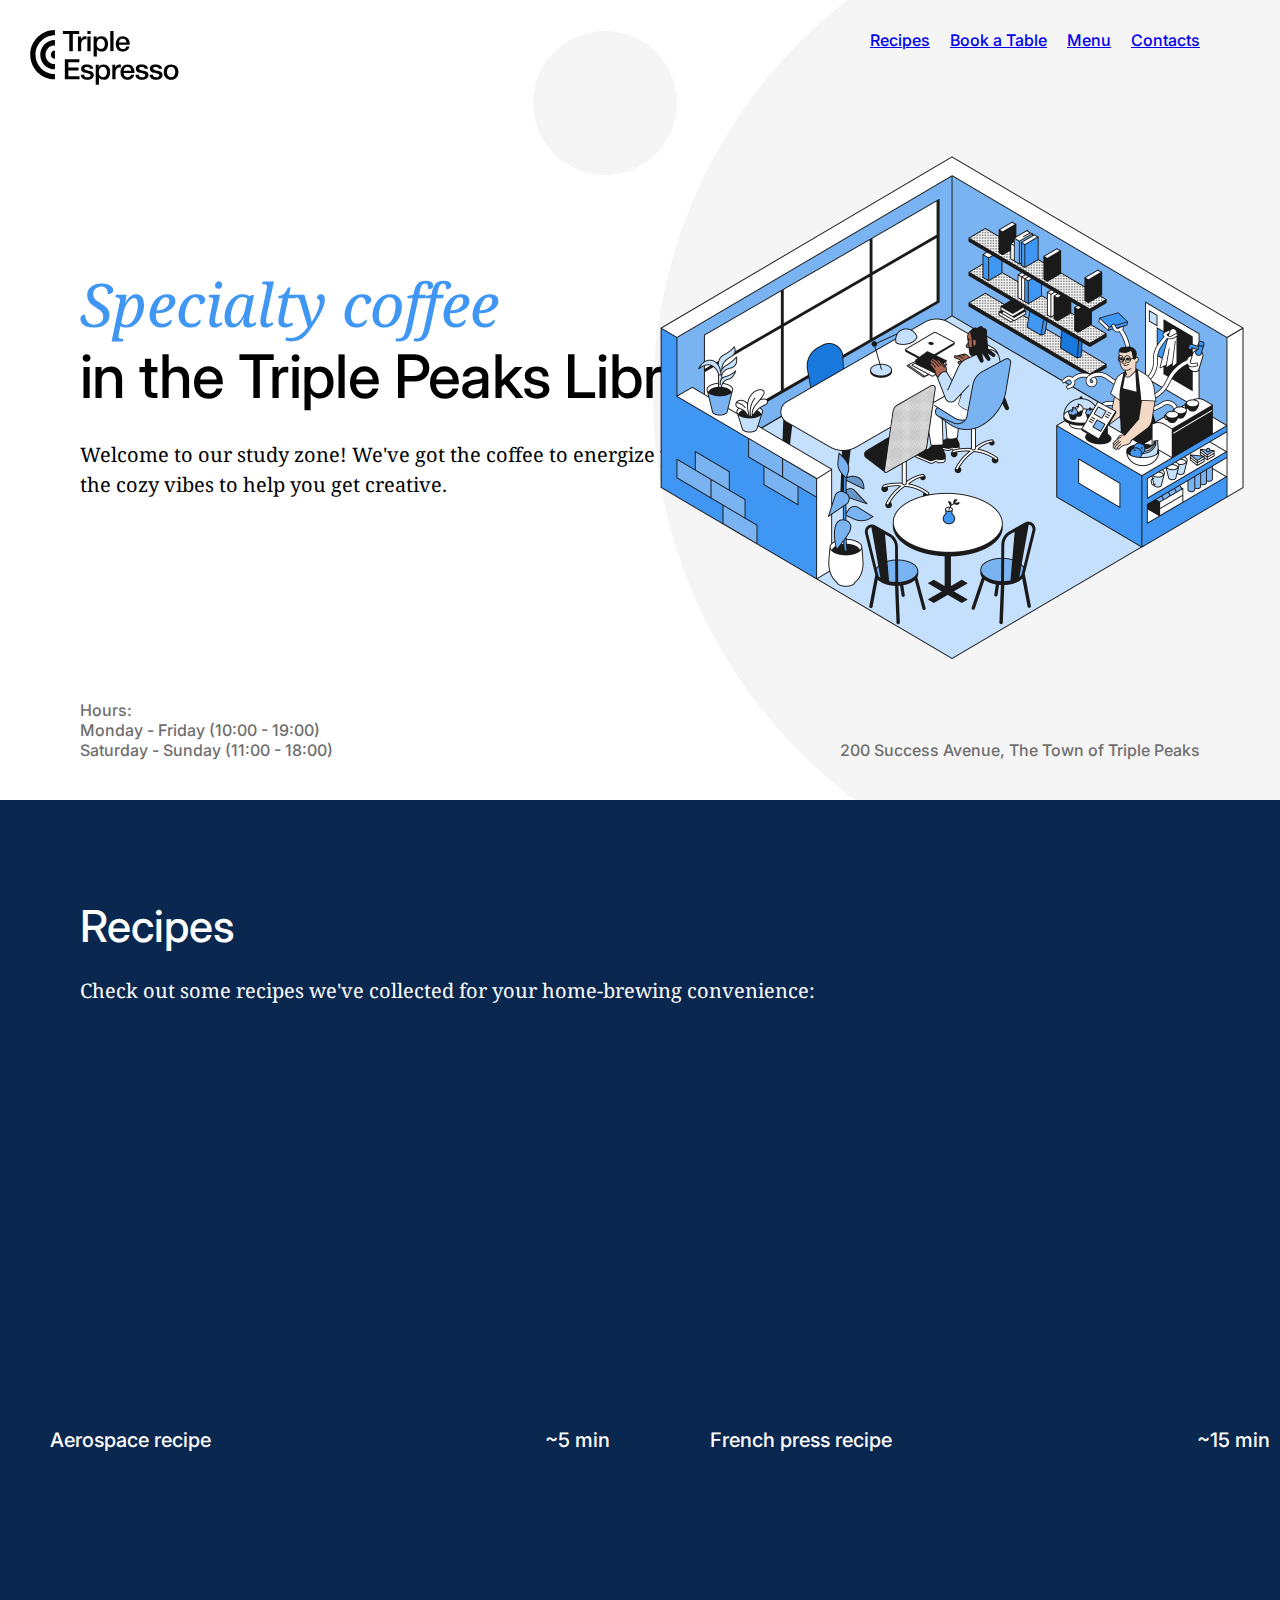
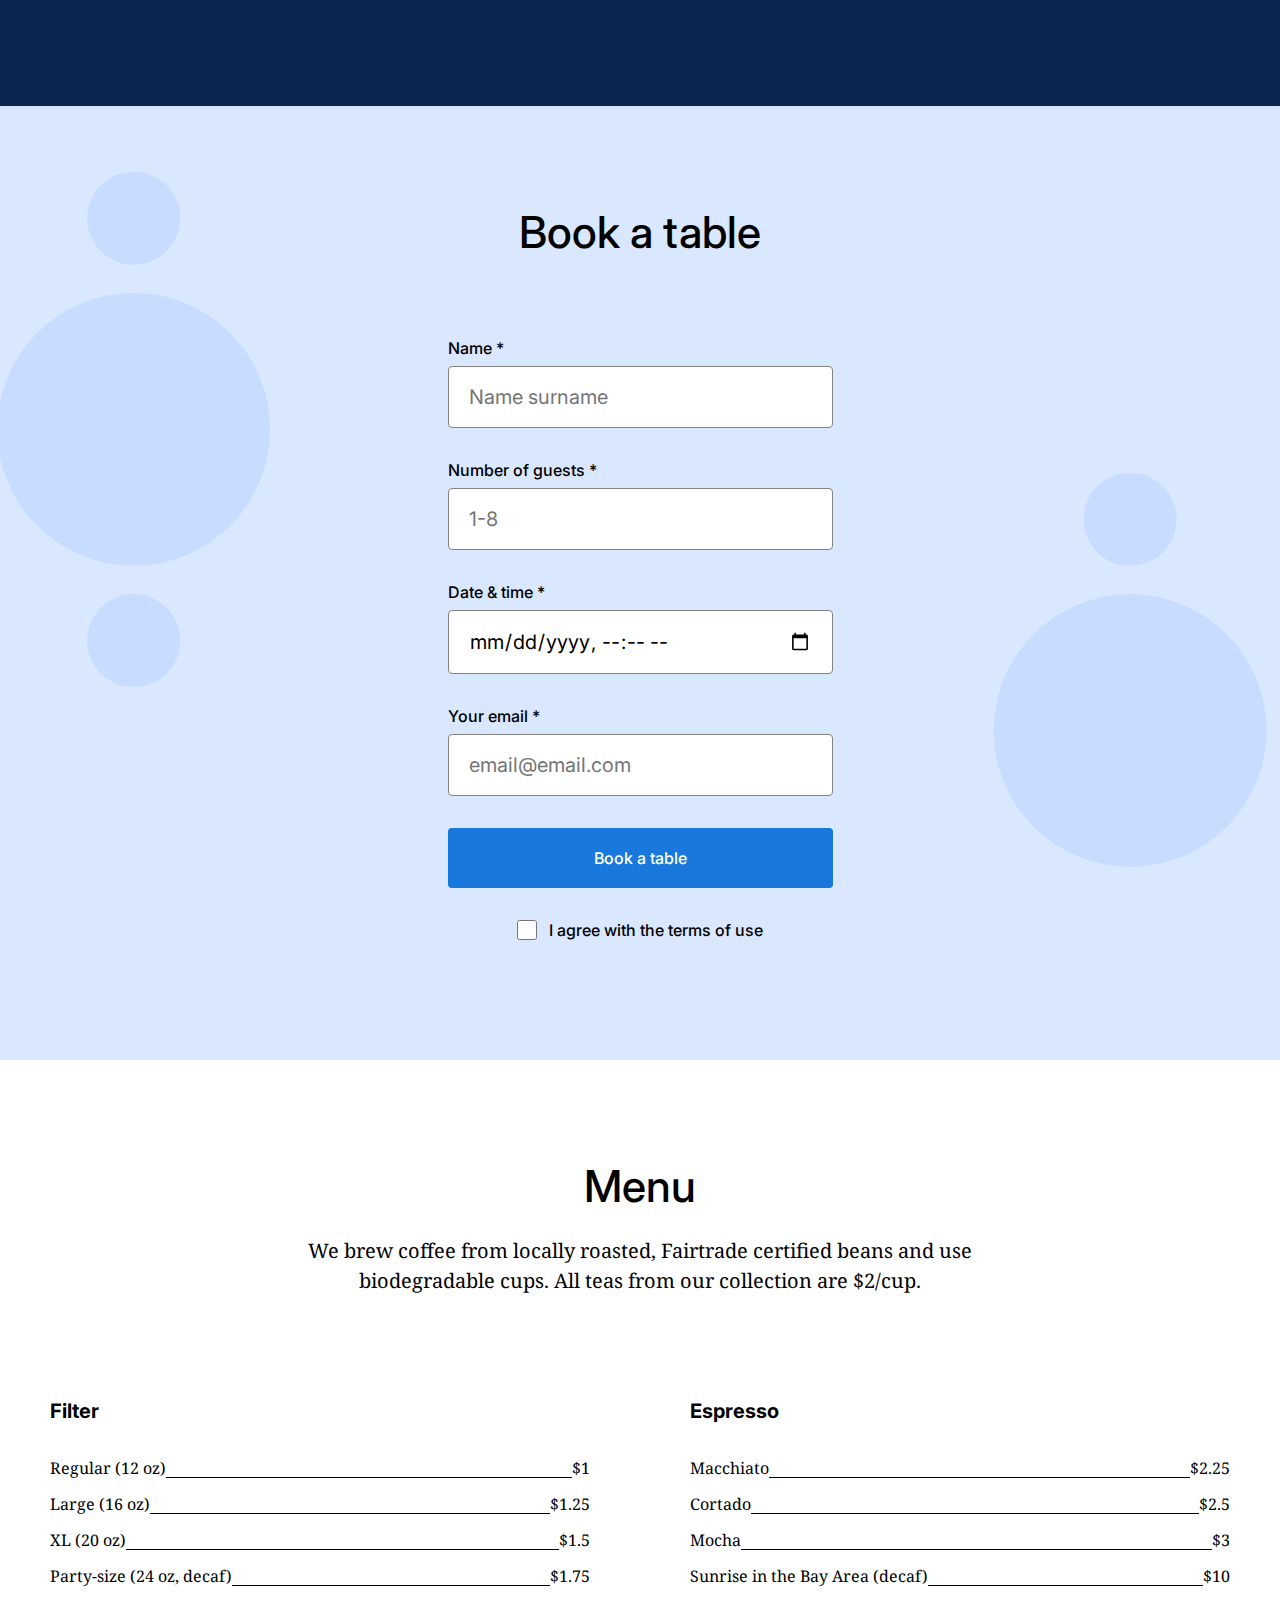
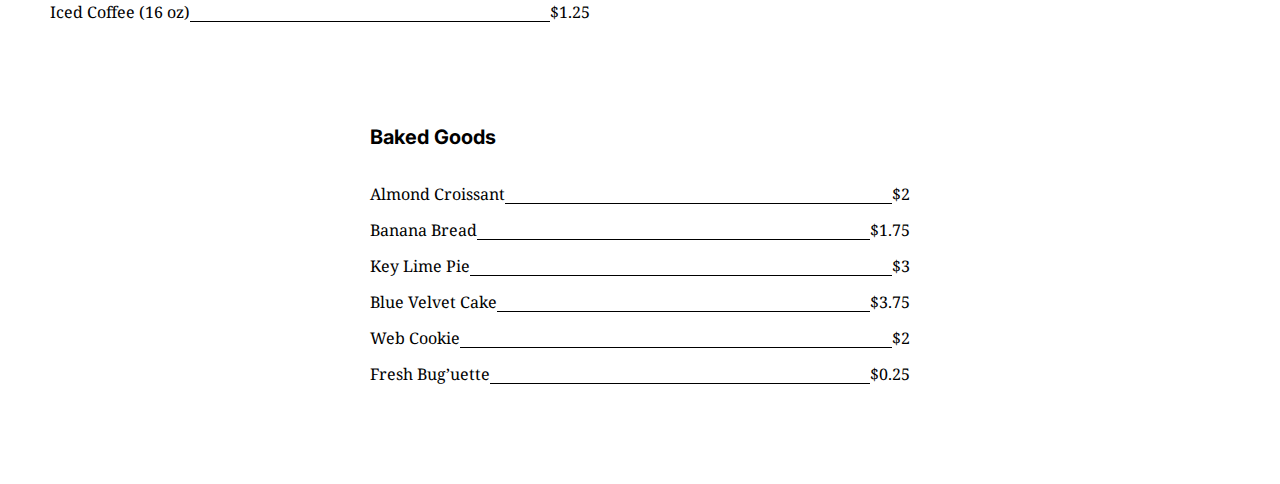
==== index.html @ 10f2604f "Added First Part of Menu" ====
<!DOCTYPE html>
<html lang="en">
  <head>
    <meta charset="UTF-8" />
    <meta name="viewport" content="width=device-width, initial-scale=1.0" />
    <title>Coffee Shop</title>
    <meta
      name="description"
      content="This is a website made as a sample project for Triple Ten."
    />
    <meta name="keywords" content="HTML, CSS, web development, tutorials" />
    <meta name="author" content="Dylan Silver" />
    <link rel="stylesheet" href="pages/index.css" />
    <link rel="icon" href="favicon.ico" type="image/x-icon" />
    <!-- PER OCTAVIO -- RPLACE FONTS WITH THE LINK BELOW -->
    <link rel="preconnect" href="https://fonts.googleapis.com" />
    <link rel="preconnect" href="https://fonts.gstatic.com" crossorigin />
    <link
      href="https://fonts.googleapis.com/css2?family=Inter:wght@100..900&family=Noto+Serif:ital,wght@0,100..900;1,100..900&display=swap"
      rel="stylesheet"
    />
  </head>
  <body>
    <div class="page">
      <header class="header">
        <nav class="nav">
          <img
            src="./images/logo_coffeeshop_dark.svg"
            alt="Coffeeshop Logo"
            class="nav__logo"
          />
          <ul class="nav__links">
            <li><a href="#Recipes" class="nav__link">Recipes</a></li>
            <li><a href="#Booking" class="nav__link">Book a Table</a></li>
            <li><a href="#Menu" class="nav__link">Menu</a></li>
            <li><a href="#Contacts" class="nav__link">Contacts</a></li>
          </ul>
        </nav>
        <h1 class="header__title">
          <span class="header__span-accent">Specialty coffee</span> in the
          Triple Peaks Library
        </h1>
        <p class="header__description">
          Welcome to our study zone! We've got the coffee to energize you and
          the cozy vibes to help you get creative.
        </p>
        <img
          src="./images/inside_coffee_shop.png"
          alt="Coffee shop illustration"
          class="header__image"
        />
        <div class="header__footer">
          <div>
            <p class="header__paragraph">Hours:</p>
            <p class="header__paragraph">Monday - Friday (10:00 - 19:00)</p>
            <p class="header__paragraph">Saturday - Sunday (11:00 - 18:00)</p>
          </div>
          <p class="header__paragraph header__paragraph_address">
            200 Success Avenue, The Town of Triple Peaks
          </p>
        </div>
      </header>
      <main class="content">
        <section class="recipes" id="Recipes">
          <h2 class="recipes__title">Recipes</h2>
          <p class="recipes__subtitle">
            Check out some recipes we've collected for your home-brewing
            convenience:
          </p>
          <ul class="recipes__videos">
            <li>
              <iframe
                class="recipes__iframe"
                width="560"
                height="315"
                src="https://www.youtube.com/embed/j6VlT_jUVPc?si=zvw-1FG_P4mJajQu"
                title="YouTube video player"
                allow="accelerometer; autoplay; clipboard-write; encrypted-media; gyroscope; picture-in-picture; web-share"
                referrerpolicy="strict-origin-when-cross-origin"
                allowfullscreen
              ></iframe>
              <p class="recipes__video-caption">
                <span>Aerospace recipe</span>
                <span>~5 min</span>
              </p>
            </li>
            <li>
              <iframe
                class="recipes__iframe"
                width="560"
                height="315"
                src="https://www.youtube.com/embed/st571DYYTR8?si=-koyRJKpMmctW2tx"
                title="YouTube video player"
                allow="accelerometer; autoplay; clipboard-write; encrypted-media; gyroscope; picture-in-picture; web-share"
                referrerpolicy="strict-origin-when-cross-origin"
                allowfullscreen
              ></iframe>
              <p class="recipes__video-caption">
                <span>French press recipe</span>
                <span>~15 min</span>
              </p>
            </li>
          </ul>
        </section>
        <section id="Booking" class="reservation">
          <h2 class="reservation__title">Book a table</h2>
          <form class="reservation__form form">
            <fieldset class="form__fieldset">
              <label for="name-input" class="form__label"
                >Name *
                <input
                  type="text"
                  class="form__input"
                  required
                  placeholder="Name surname"
                  id="name-input"
                />
              </label>
              <label for="guests-input" class="form__label"
                >Number of guests *
                <input
                  type="number"
                  class="form__input"
                  required
                  placeholder="1-8"
                  min="1"
                  max="8"
                  id="guests-input"
                />
              </label>
              <label for="date-input" class="form__label"
                >Date & time *
                <input
                  type="datetime-local"
                  class="form__input"
                  required
                  id="date-input"
                />
              </label>
              <label for="email-input" class="form__label"
                >Your email *
                <input
                  type="email"
                  class="form__input"
                  required
                  placeholder="email@email.com"
                  id="email-input"
                />
              </label>
            </fieldset>
            <button class="form__button">Book a table</button>
            <label class="form__label form__label_type_checkbox">
              <input type="checkbox" class="form__checkbox" required />
              I agree with the terms of use
            </label>
          </form>
        </section>
        <section id="Menu" class="menu">
          <h2 class="menu__title">Menu</h2>
          <p class="menu__subtitle">
            We brew coffee from locally roasted, Fairtrade certified beans and
            use biodegradable cups. All teas from our collection are $2/cup.
          </p>
          <ul class="menu__cards">
            <li class="card">
              <h3 class="card__title">Filter</h3>
              <ul class="card__list">
                <li class="card__list-item">
                  Regular (12 oz)<span class="card__list-divider"></span>$1
                </li>
                <li class="card__list-item">
                  Large (16 oz)<span class="card__list-divider"></span>$1.25
                </li>
                <li class="card__list-item">
                  XL (20 oz)<span class="card__list-divider"></span>$1.5
                </li>
                <li class="card__list-item">
                  Party-size (24 oz, decaf)<span
                    class="card__list-divider"
                  ></span
                  >$1.75
                </li>
                <li class="card__list-item">
                  Iced Coffee (16 oz)<span class="card__list-divider"></span
                  >$1.25
                </li>
              </ul>
            </li>
            <li class="card">
              <h3 class="card__title">Espresso</h3>
              <ul class="card__list">
                <li class="card__list-item">
                  Macchiato<span class="card__list-divider"></span>$2.25
                </li>
                <li class="card__list-item">
                  Cortado<span class="card__list-divider"></span>$2.5
                </li>
                <li class="card__list-item">
                  Mocha<span class="card__list-divider"></span>$3
                </li>
                <li class="card__list-item">
                  Sunrise in the Bay Area (decaf)<span
                    class="card__list-divider"
                  ></span
                  >$10
                </li>
              </ul>
            </li>
            <li class="card">
              <h3 class="card__title">Baked Goods</h3>
              <ul class="card__list">
                <li class="card__list-item">
                  Almond Croissant<span class="card__list-divider"></span>$2
                </li>
                <li class="card__list-item">
                  Banana Bread<span class="card__list-divider"></span>$1.75
                </li>
                <li class="card__list-item">
                  Key Lime Pie<span class="card__list-divider"></span>$3
                </li>
                <li class="card__list-item">
                  Blue Velvet Cake<span class="card__list-divider"></span>$3.75
                </li>
                <li class="card__list-item">
                  Web Cookie<span class="card__list-divider"></span>$2
                </li>
                <li class="card__list-item">
                  Fresh Bug’uette<span class="card__list-divider"></span>$0.25
                </li>
              </ul>
            </li>
          </ul>
        </section>
        <section id="Contacts" class="about"></section>
      </main>
      <footer class="footer"></footer>
    </div>
  </body>
</html>
---- pages/index.css ----
@import url(../vendor/normalize.css);
@import url(../blocks/page.css);
@import url(../blocks/header.css);
@import url(../blocks/nav.css);
@import url(../blocks/recipes.css);
@import url(../blocks/reservation.css);
@import url(../blocks/form.css);
@import url(../blocks/menu.css);
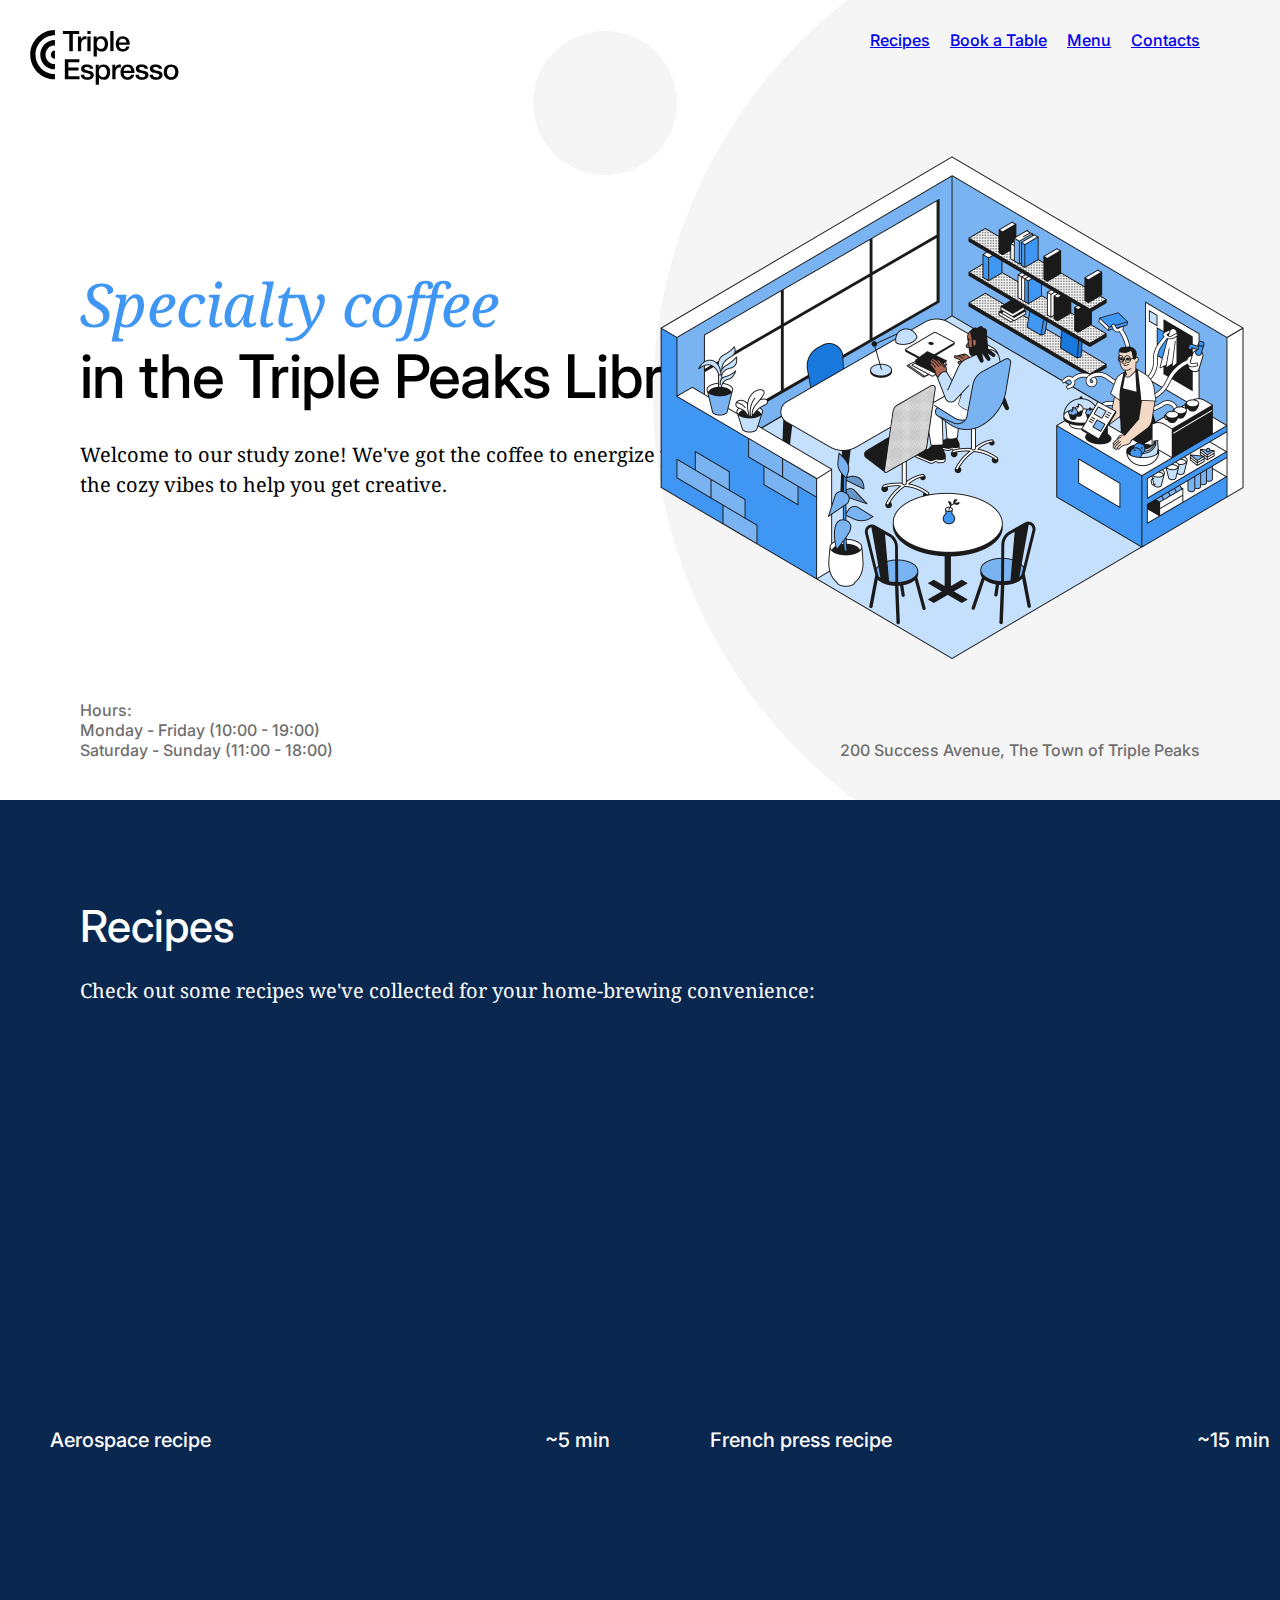
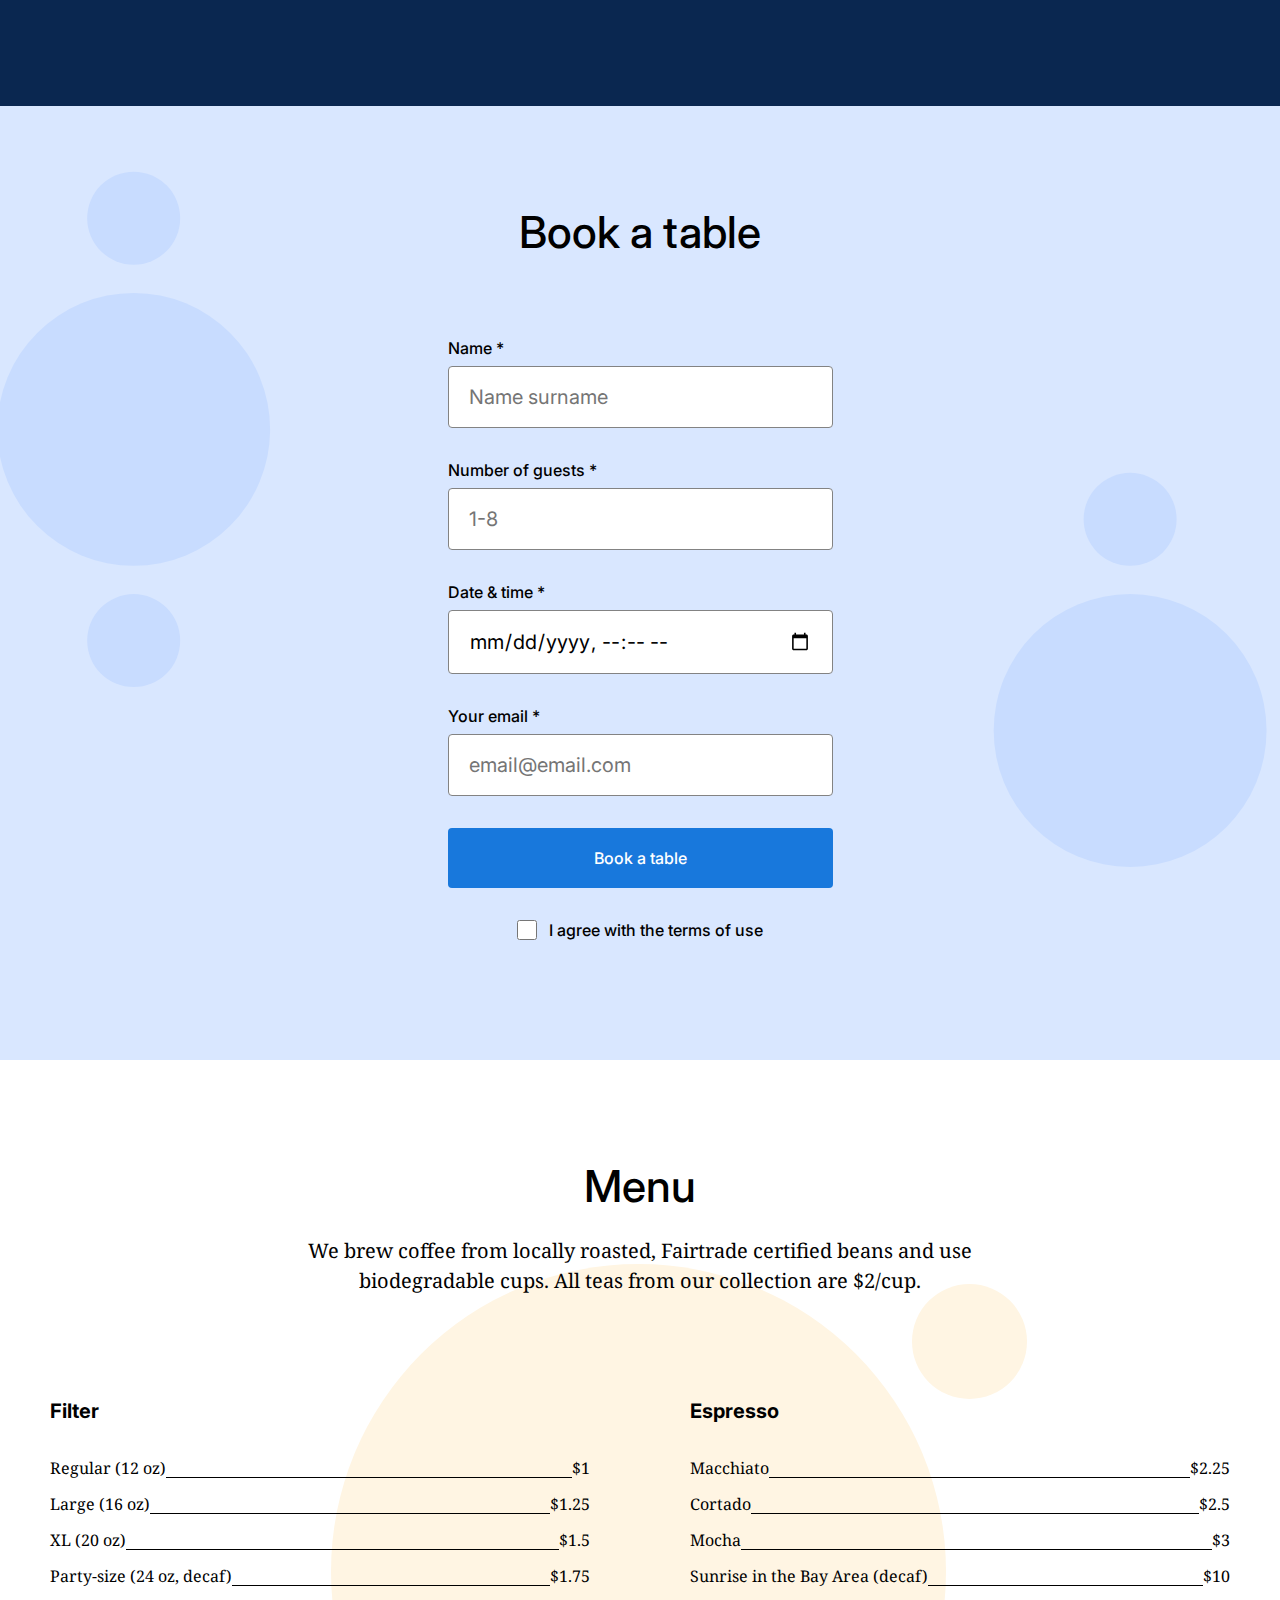
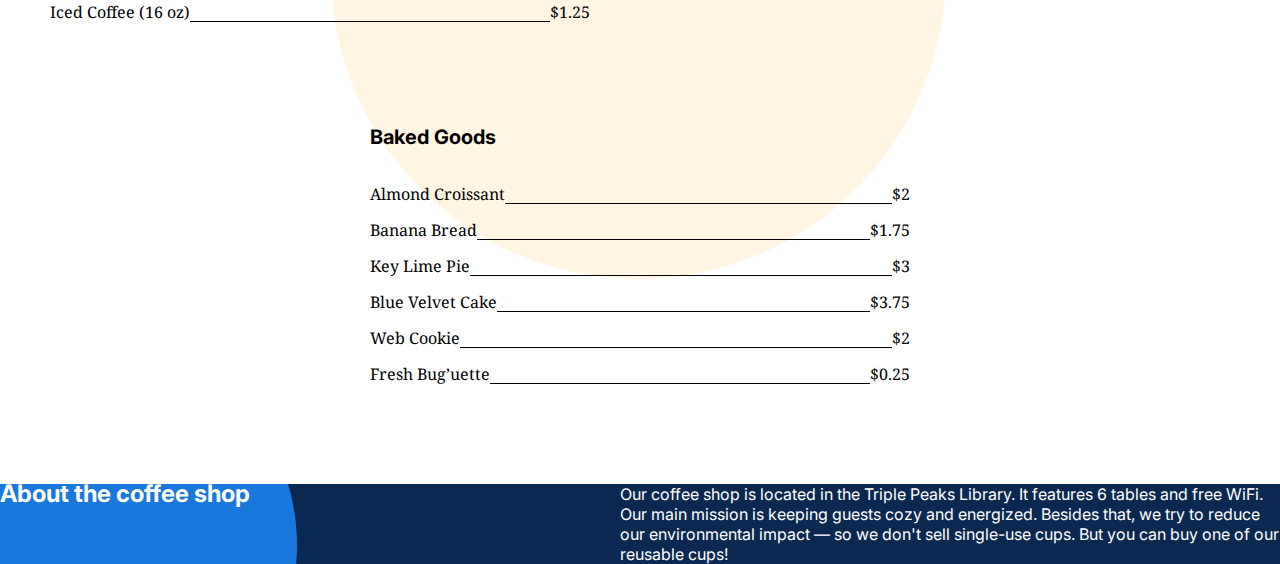
==== commit 2bb4ba3e: "Menu update" ====
--- a/index.html
+++ b/index.html
@@ -231,7 +231,19 @@
             </li>
           </ul>
         </section>
-        <section id="Contacts" class="about"></section>
+        <section id="Contacts" class="about">
+          <div class="about__circle"></div>
+          <h2 class="about__title">About the coffee shop</h2>
+          <div class="about__content">
+            <p class="about__paragraph">
+              Our coffee shop is located in the Triple Peaks Library. It
+              features 6 tables and free WiFi. Our main mission is keeping
+              guests cozy and energized. Besides that, we try to reduce our
+              environmental impact — so we don't sell single-use cups. But you
+              can buy one of our reusable cups!
+            </p>
+          </div>
+        </section>
       </main>
       <footer class="footer"></footer>
     </div>
--- a/pages/index.css
+++ b/pages/index.css
@@ -6,3 +6,4 @@
 @import url(../blocks/reservation.css);
 @import url(../blocks/form.css);
 @import url(../blocks/menu.css);
+@import url(../blocks/about.css);
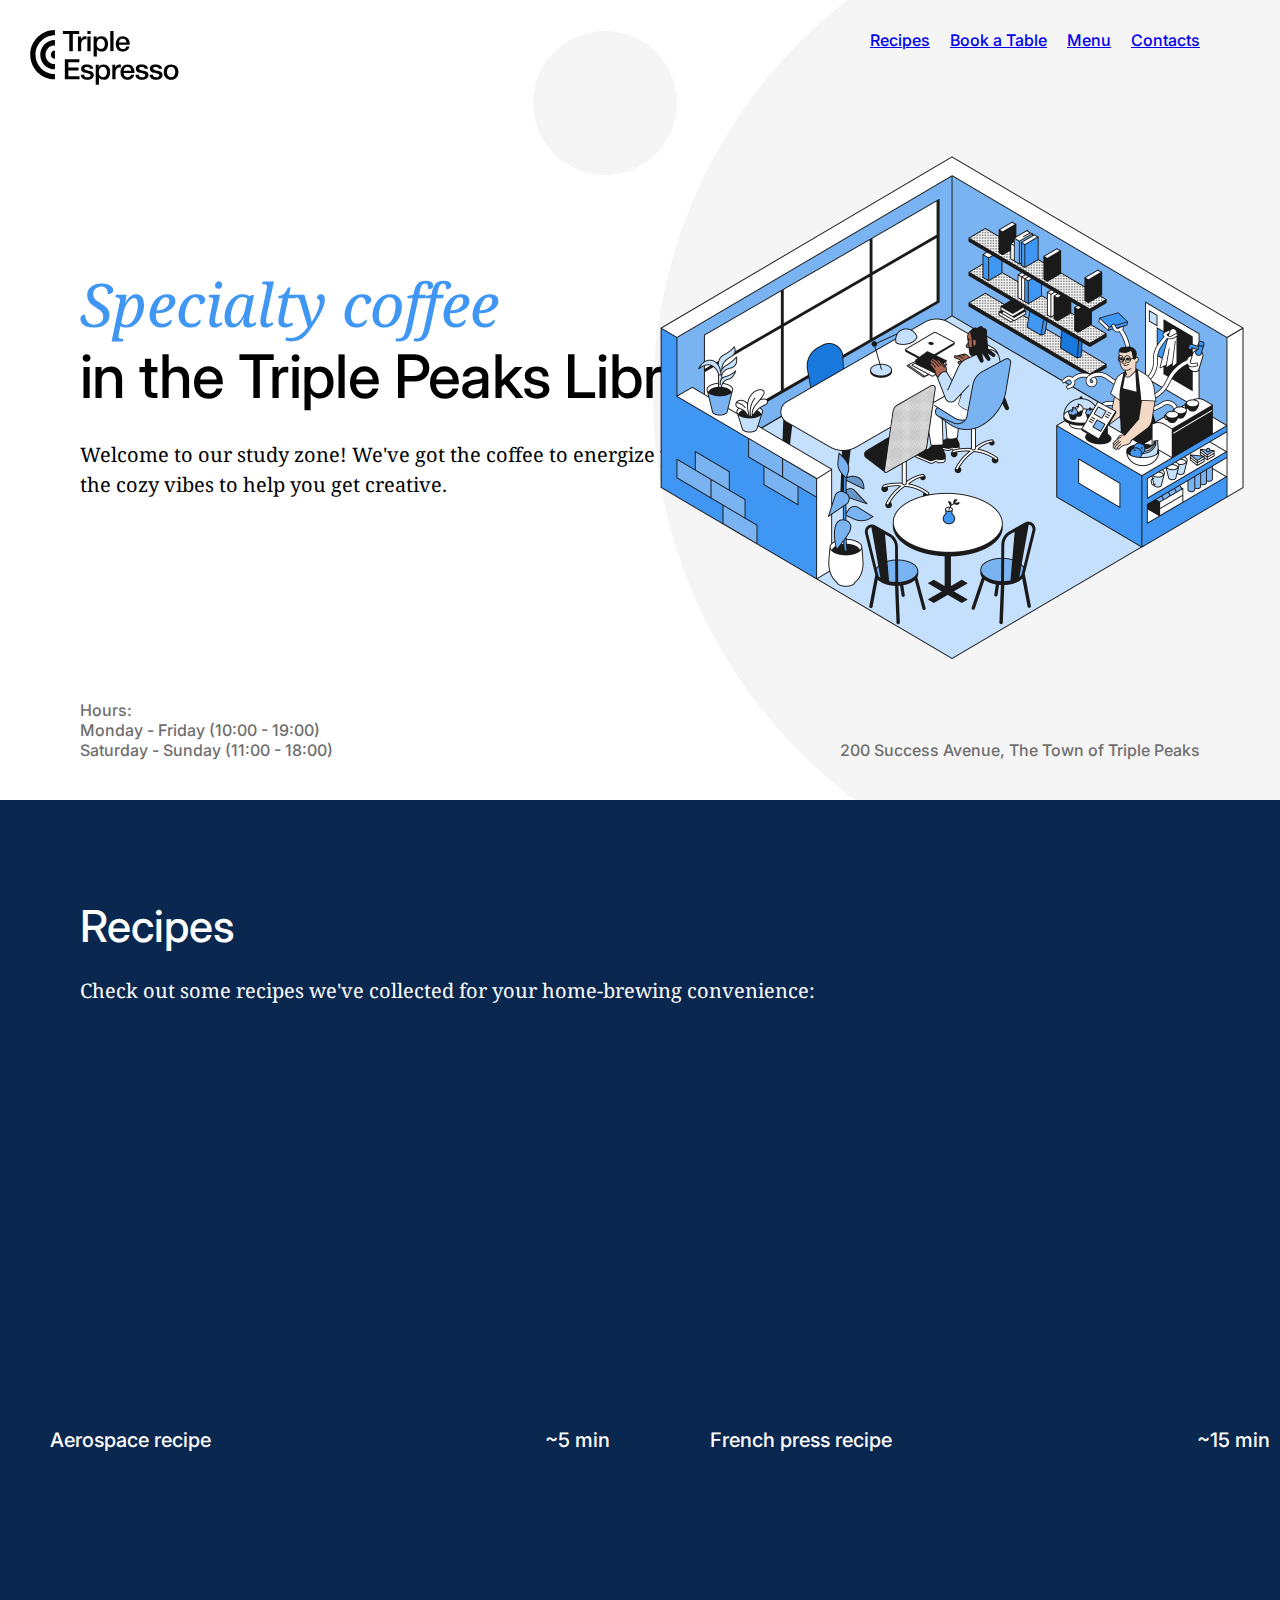
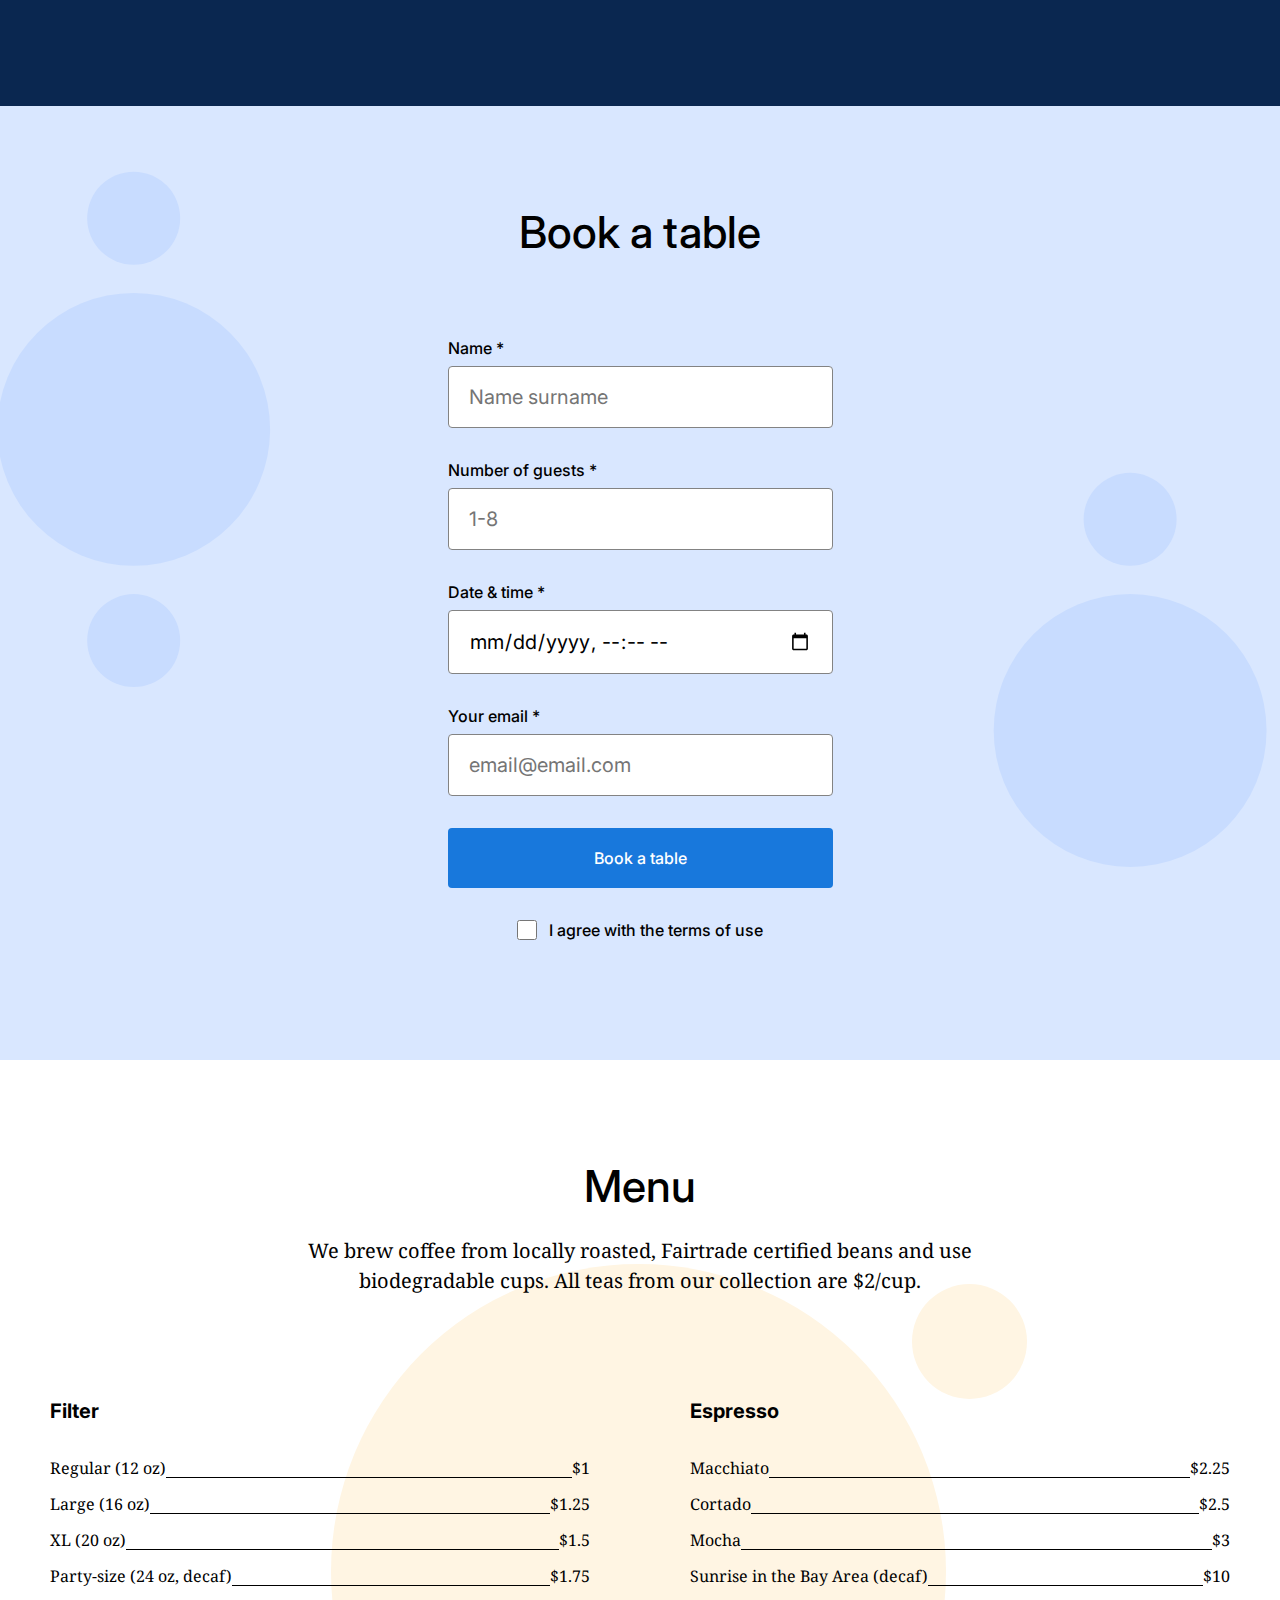
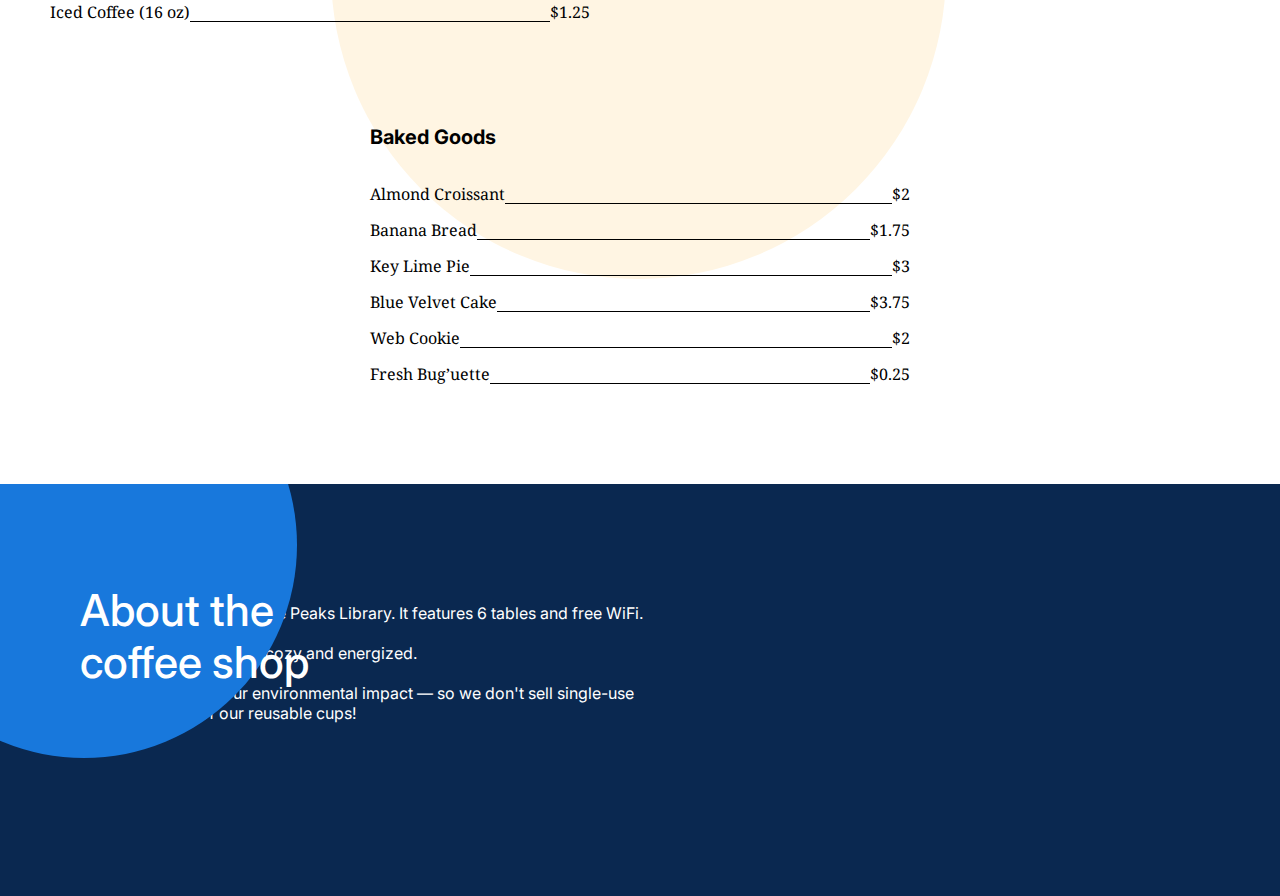
==== commit c6d6e7e4: "changed flex direction on column in the about section" ====
--- a/index.html
+++ b/index.html
@@ -237,10 +237,15 @@
           <div class="about__content">
             <p class="about__paragraph">
               Our coffee shop is located in the Triple Peaks Library. It
-              features 6 tables and free WiFi. Our main mission is keeping
-              guests cozy and energized. Besides that, we try to reduce our
-              environmental impact — so we don't sell single-use cups. But you
-              can buy one of our reusable cups!
+              features 6 tables and free WiFi.
+            </p>
+            <p class="about__paragraph">
+              Our main mission is keeping guests cozy and energized.
+            </p>
+            <p class="about__paragraph">
+              Besides that, we try to reduce our environmental impact — so we
+              don't sell single-use cups. But you can buy one of our reusable
+              cups!
             </p>
           </div>
         </section>
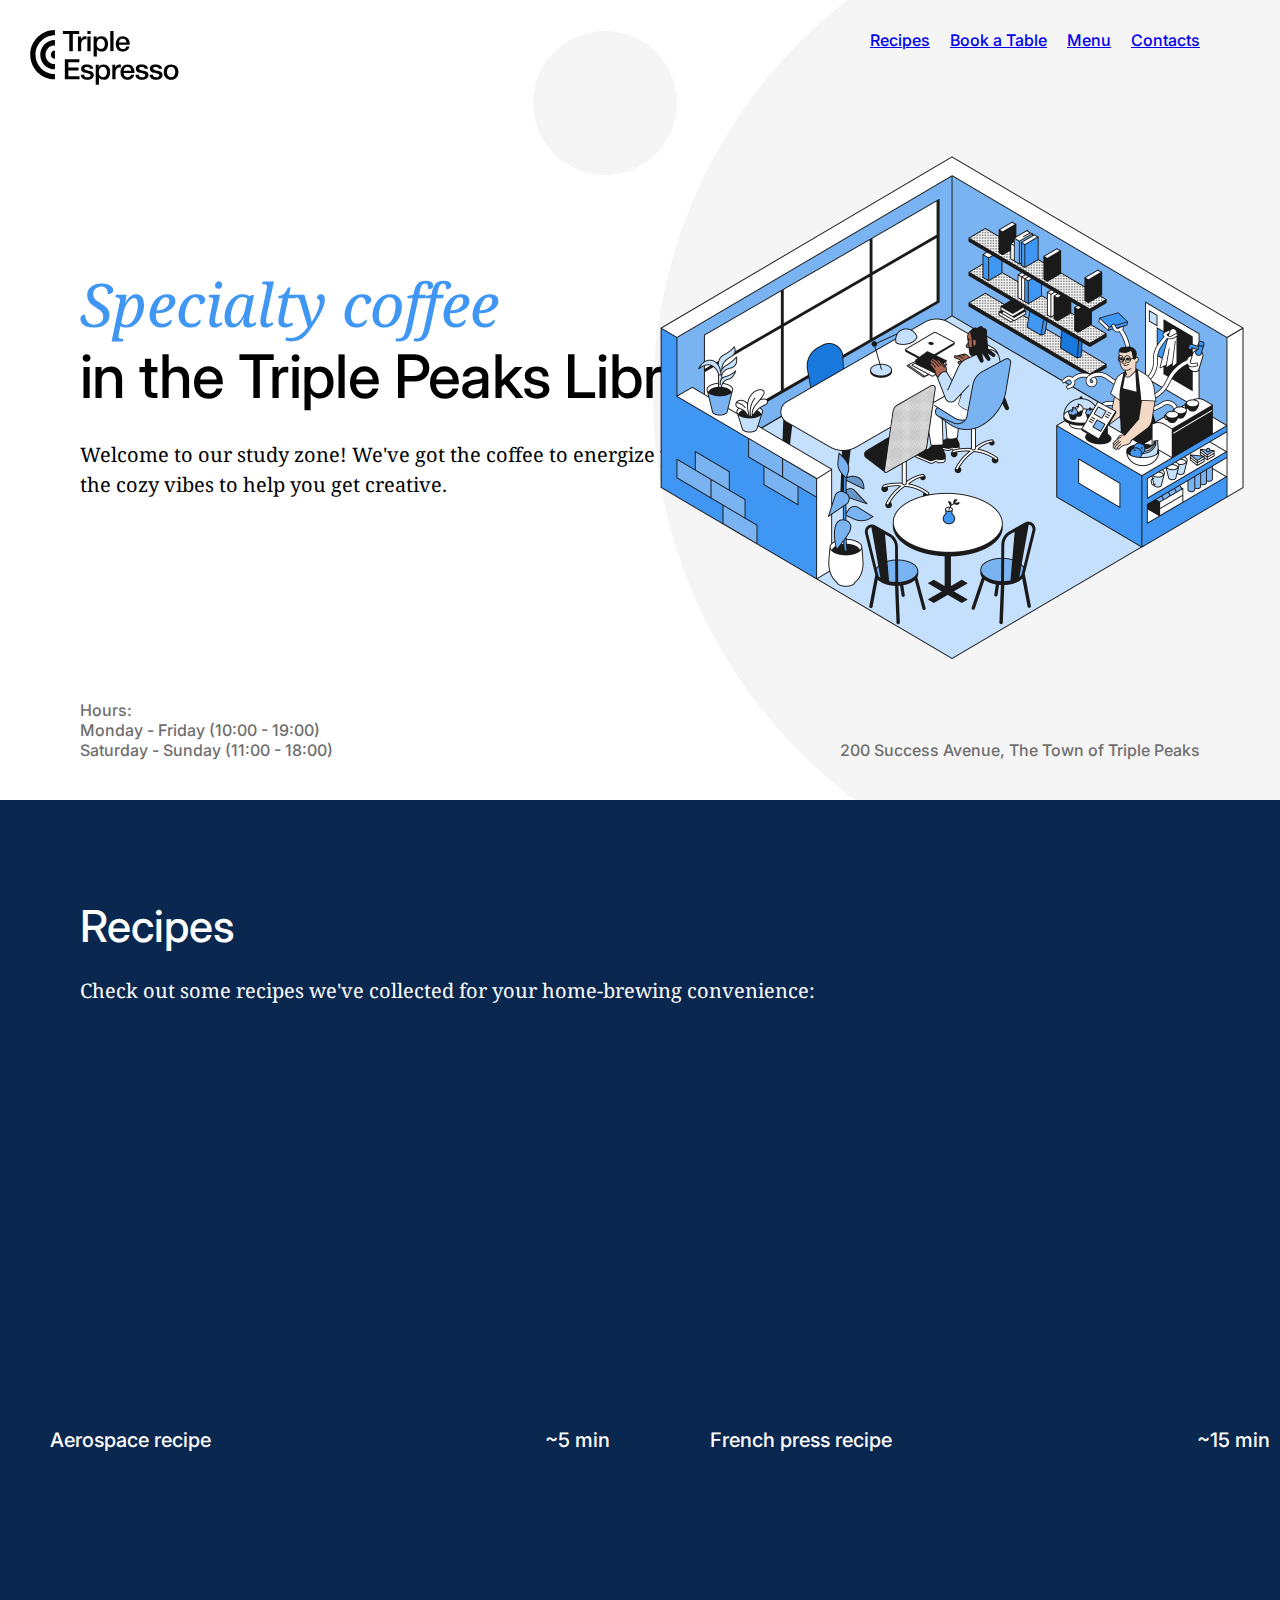
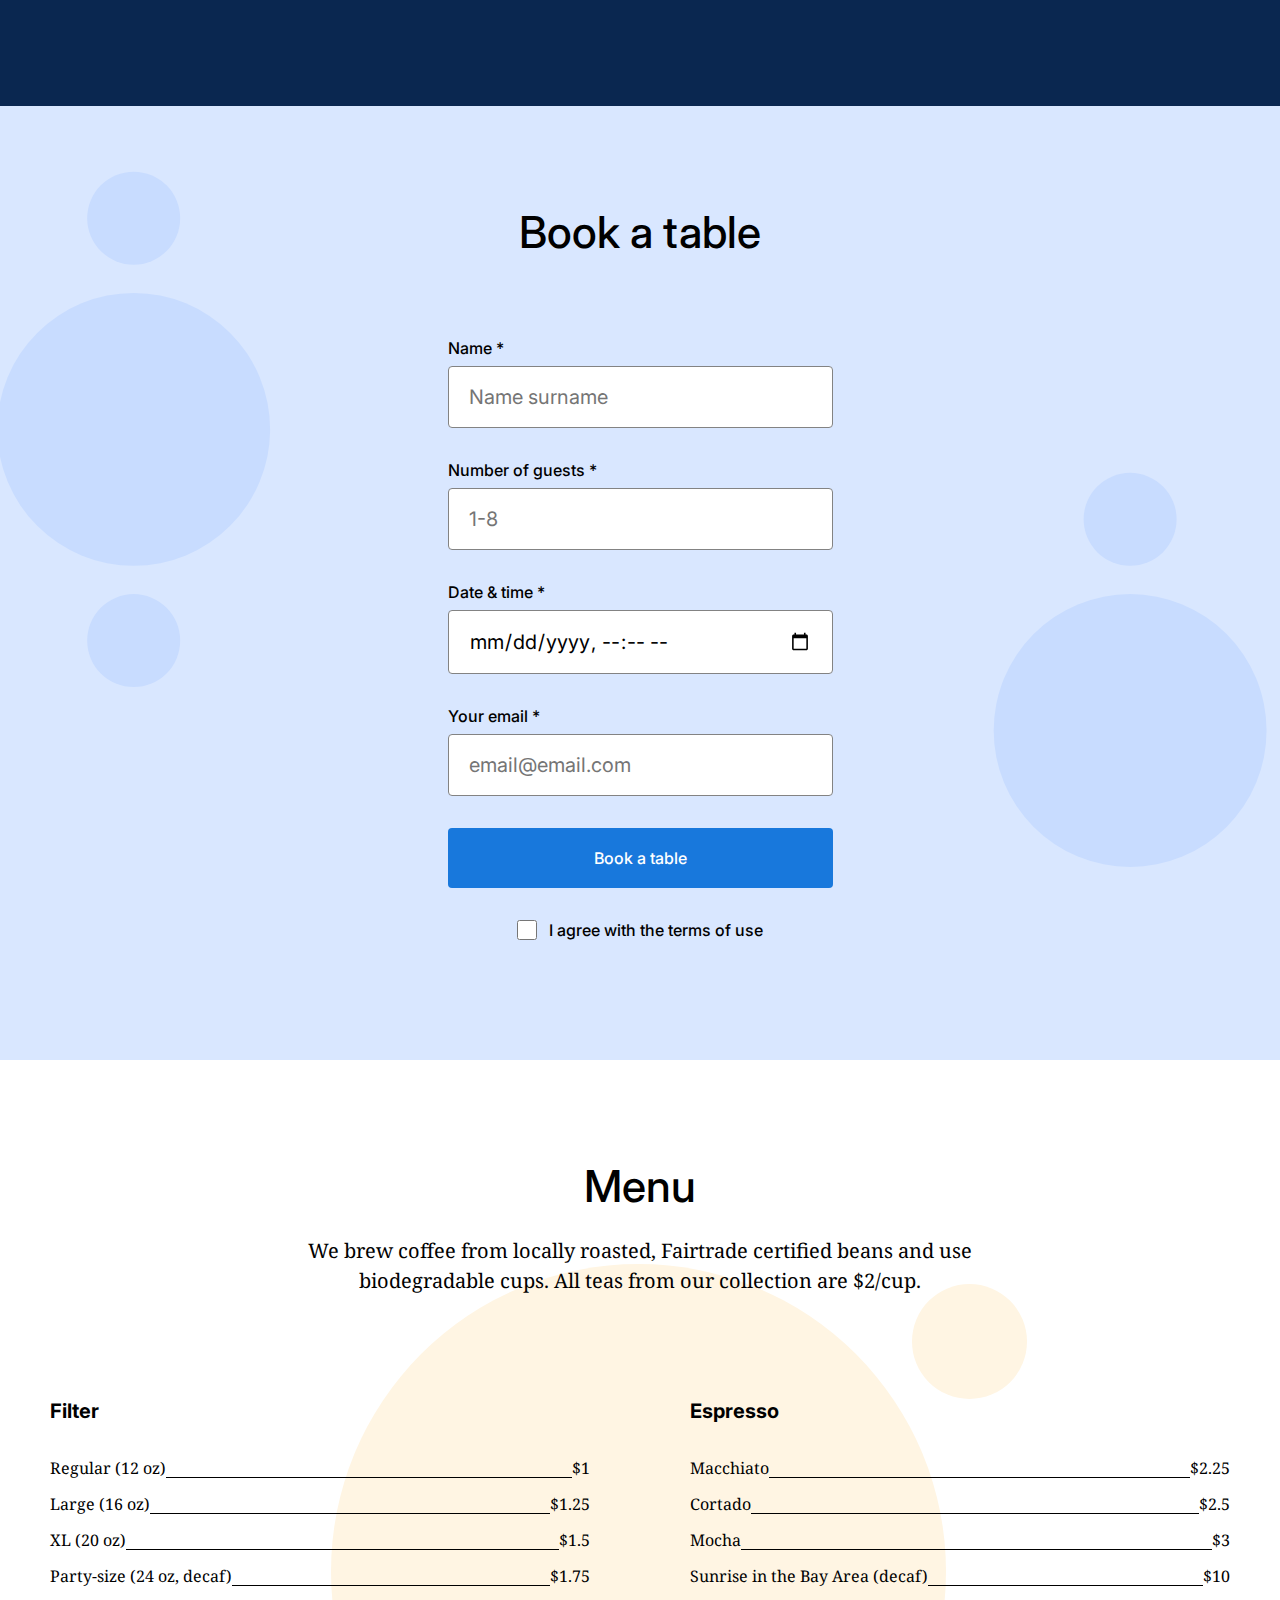
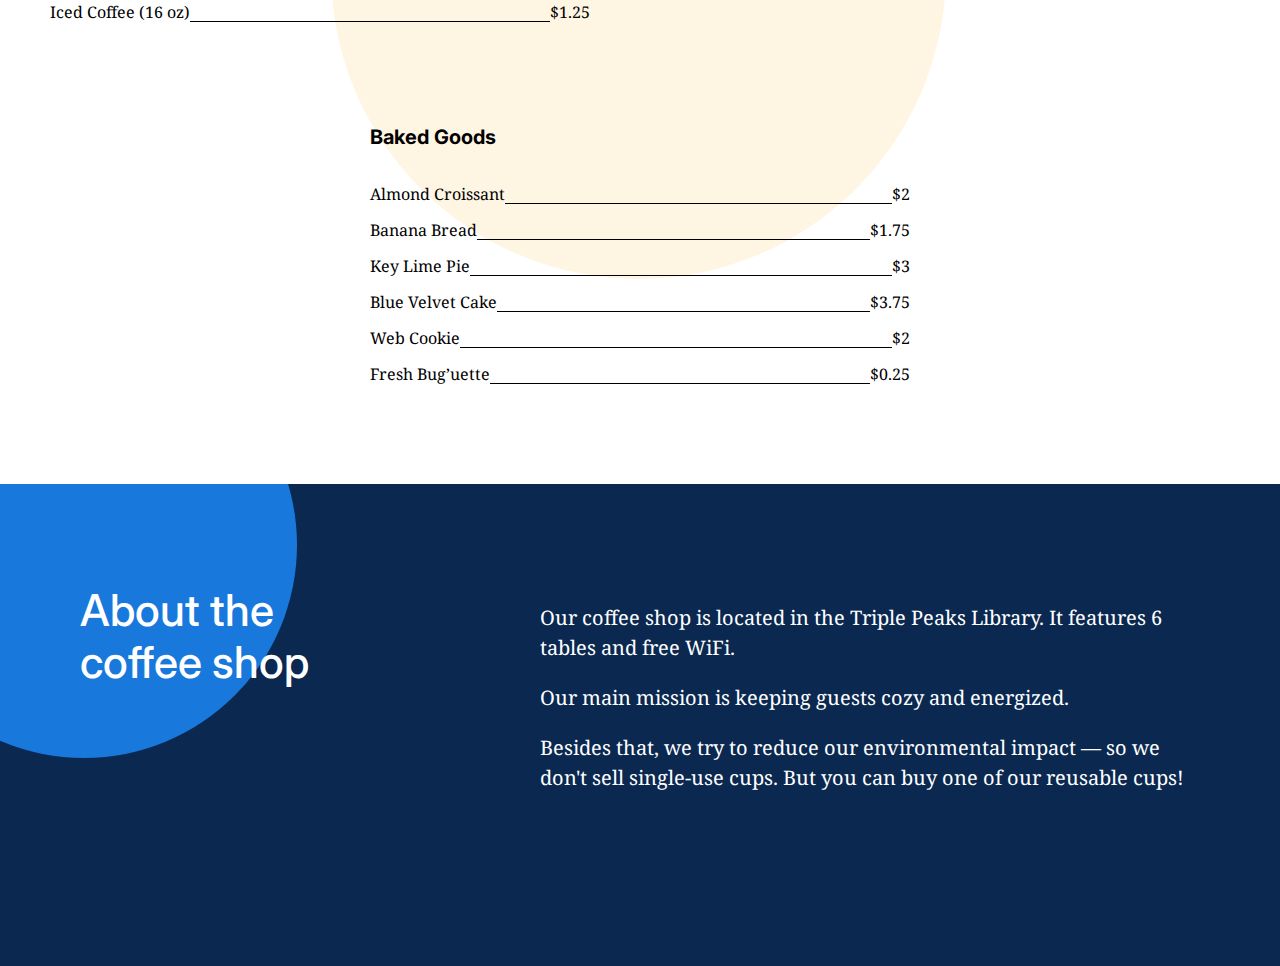
==== commit 1c0c9c99: "About Section Complete" ====
--- a/index.html
+++ b/index.html
@@ -233,20 +233,23 @@
         </section>
         <section id="Contacts" class="about">
           <div class="about__circle"></div>
-          <h2 class="about__title">About the coffee shop</h2>
-          <div class="about__content">
-            <p class="about__paragraph">
-              Our coffee shop is located in the Triple Peaks Library. It
-              features 6 tables and free WiFi.
-            </p>
-            <p class="about__paragraph">
-              Our main mission is keeping guests cozy and energized.
-            </p>
-            <p class="about__paragraph">
-              Besides that, we try to reduce our environmental impact — so we
-              don't sell single-use cups. But you can buy one of our reusable
-              cups!
-            </p>
+          <div class="about__wrapper">
+            <!-- New wrapper -->
+            <h2 class="about__title">About the coffee shop</h2>
+            <div class="about__content">
+              <p class="about__paragraph">
+                Our coffee shop is located in the Triple Peaks Library. It
+                features 6 tables and free WiFi.
+              </p>
+              <p class="about__paragraph">
+                Our main mission is keeping guests cozy and energized.
+              </p>
+              <p class="about__paragraph">
+                Besides that, we try to reduce our environmental impact — so we
+                don't sell single-use cups. But you can buy one of our reusable
+                cups!
+              </p>
+            </div>
           </div>
         </section>
       </main>
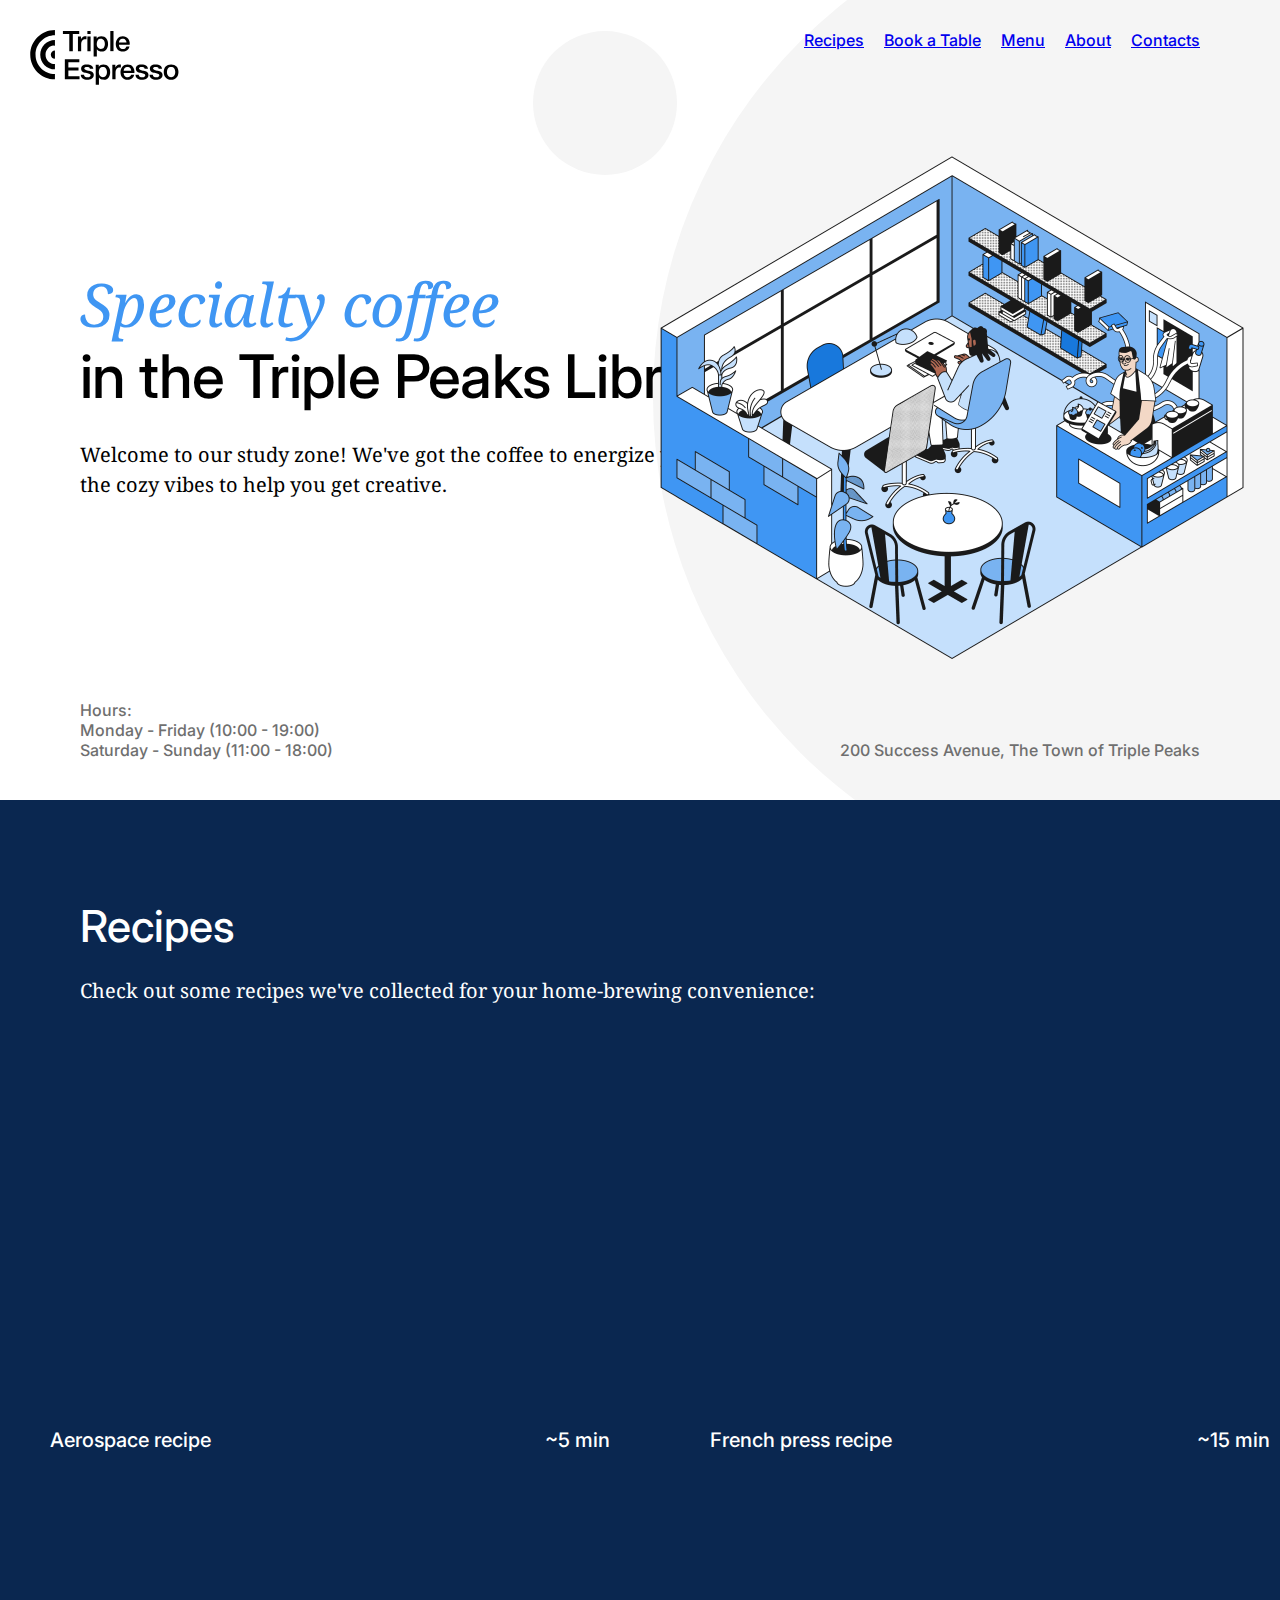
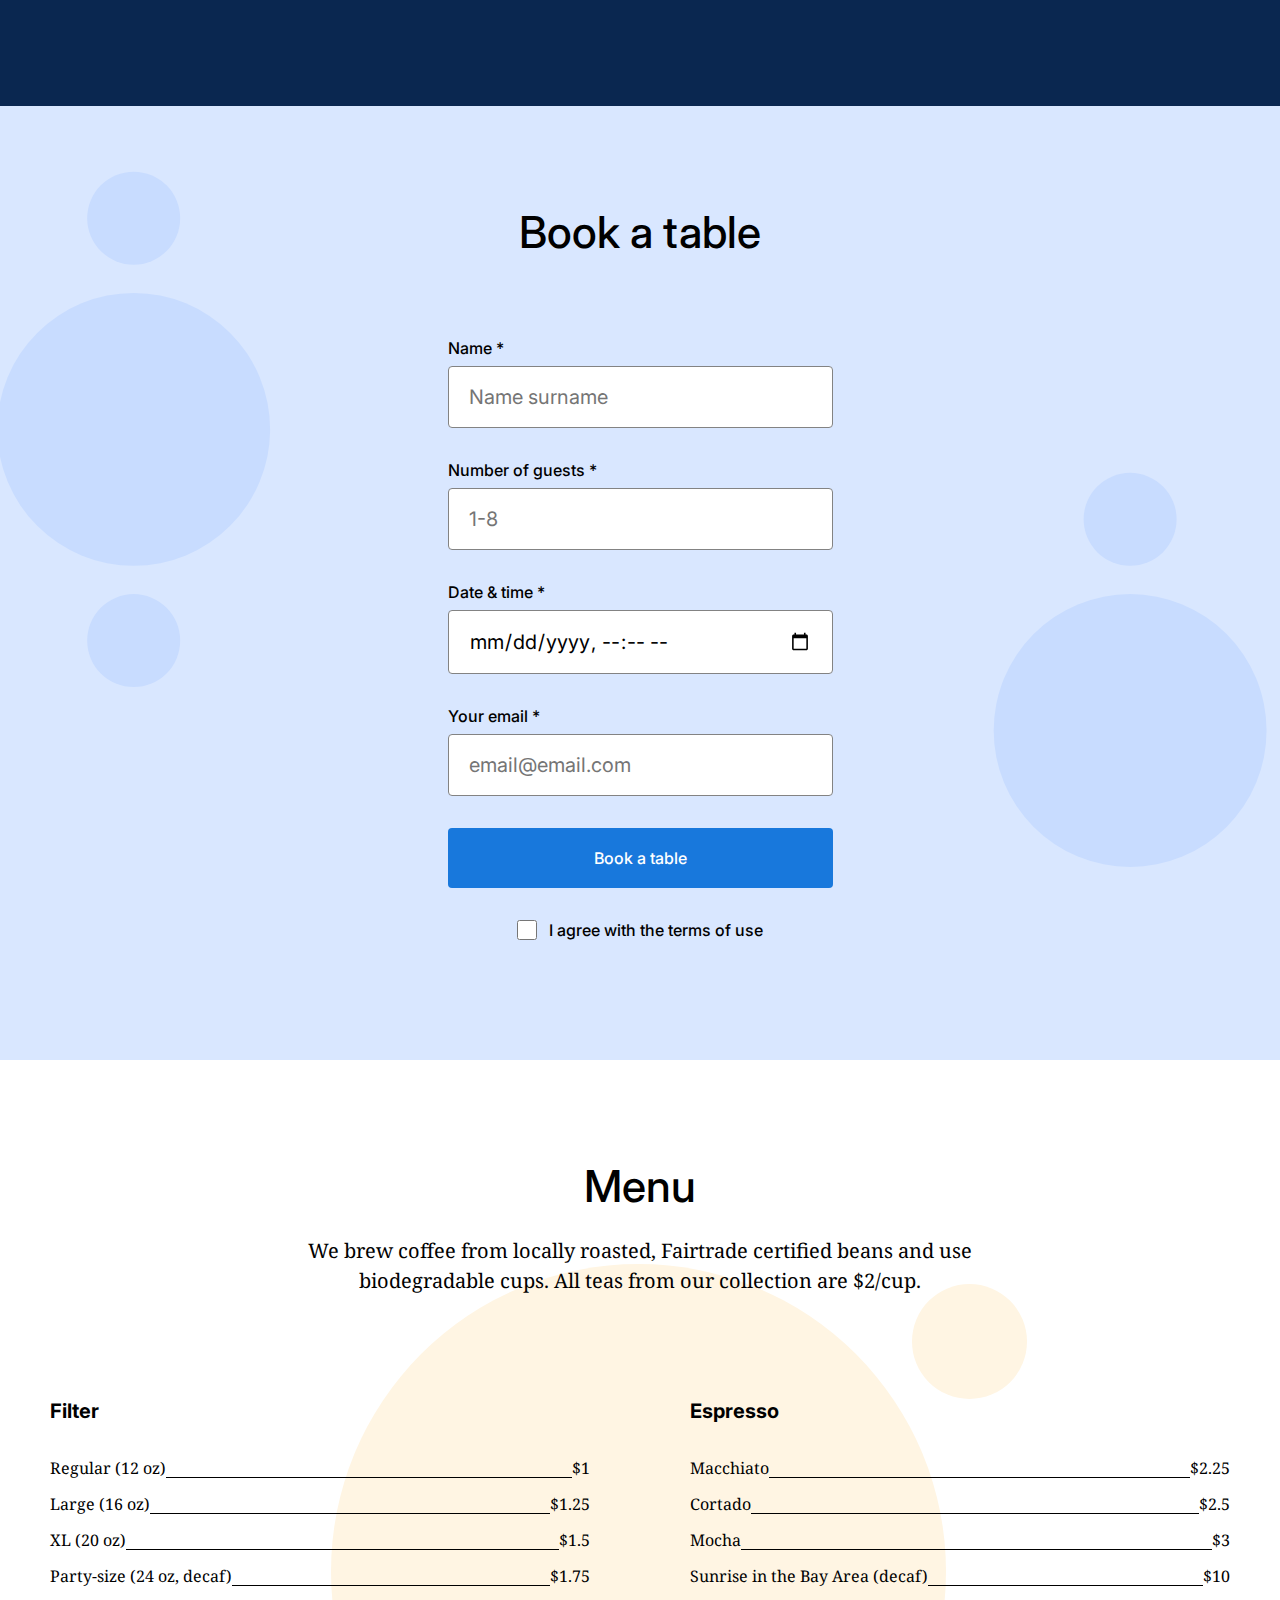
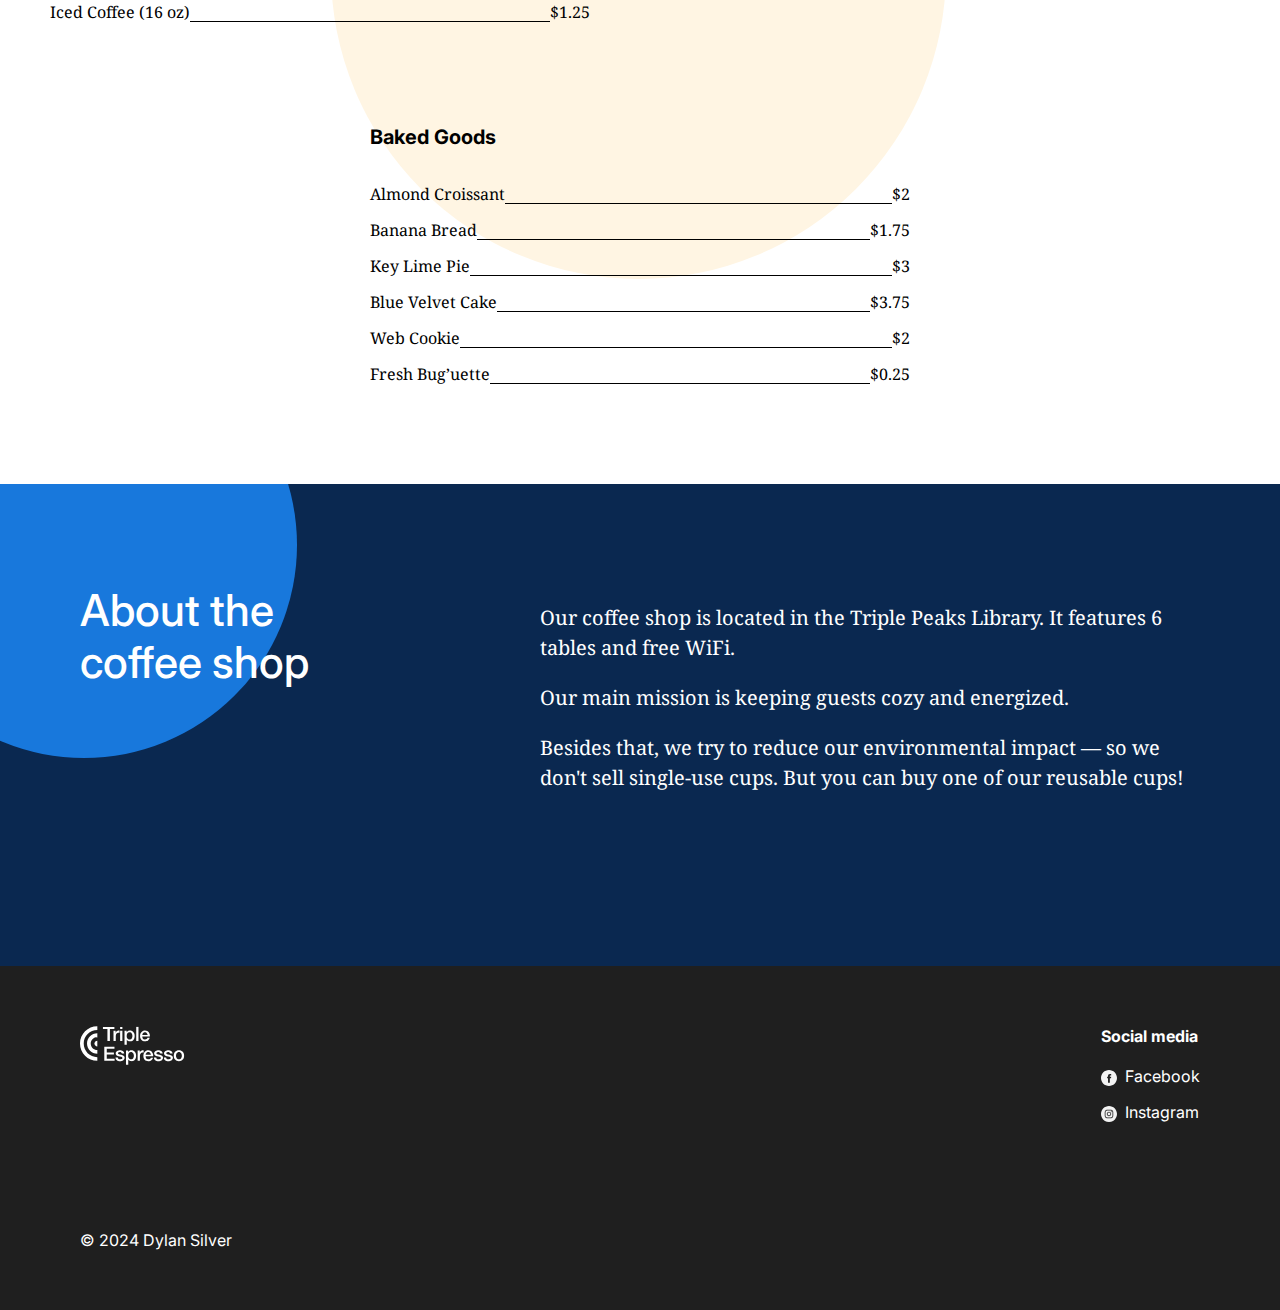
==== commit 3c251451: "Footer Addition" ====
--- a/index.html
+++ b/index.html
@@ -33,6 +33,7 @@
             <li><a href="#Recipes" class="nav__link">Recipes</a></li>
             <li><a href="#Booking" class="nav__link">Book a Table</a></li>
             <li><a href="#Menu" class="nav__link">Menu</a></li>
+            <li><a href="#About" class="nav__link">About</a></li>
             <li><a href="#Contacts" class="nav__link">Contacts</a></li>
           </ul>
         </nav>
@@ -231,7 +232,7 @@
             </li>
           </ul>
         </section>
-        <section id="Contacts" class="about">
+        <section id="About" class="about">
           <div class="about__circle"></div>
           <div class="about__wrapper">
             <!-- New wrapper -->
@@ -253,7 +254,56 @@
           </div>
         </section>
       </main>
-      <footer class="footer"></footer>
+      <footer id="Contacts" class="footer">
+        <div class="footer__columns">
+          <div class="footer__column">
+            <img
+              class="footer__logo"
+              src="images/logo_coffeeshop_light.svg"
+              alt="footer logo"
+            />
+          </div>
+          <div class="footer__column footer__column_content_social">
+            <h4 class="footer__column-heading">Social media</h4>
+            <ul class="footer__list">
+              <li class="footer__list-item">
+                <a
+                  class="footer__column-link"
+                  href="https://www.facebook.com/tripleten.tech"
+                  target="_blank"
+                >
+                  <img
+                    class="footer__social-icon"
+                    src="images/facebook_white.svg"
+                    alt="facebook logo"
+                  />
+                  <!-- Changed the footer__social-icon to the image as opposed to the link per the reviewer note -->
+                  <!-- Included the social icon and the description in the same link per the reviewer note -->
+                  Facebook
+                </a>
+              </li>
+              <li class="footer__list-item">
+                <a
+                  class="footer__column-link"
+                  href="https://www.instagram.com/tripleten.tech/"
+                  target="_blank"
+                >
+                  <img
+                    class="footer__social-icon"
+                    src="images/instagram_white.svg"
+                    alt="instagram logo"
+                  />
+                  <!-- Changed the footer__social-icon to the image as opposed to the link per the reviewer note -->
+                  <!-- Included the social icon and the description in the same link per the reviewer note -->
+                  Instagram
+                </a>
+              </li>
+            </ul>
+          </div>
+        </div>
+        <p class="footer__copyright">© 2024 Dylan Silver</p>
+        <!-- Eliminated double quotation -->
+      </footer>
     </div>
   </body>
 </html>
--- a/pages/index.css
+++ b/pages/index.css
@@ -7,3 +7,4 @@
 @import url(../blocks/form.css);
 @import url(../blocks/menu.css);
 @import url(../blocks/about.css);
+@import url(../blocks/footer.css);
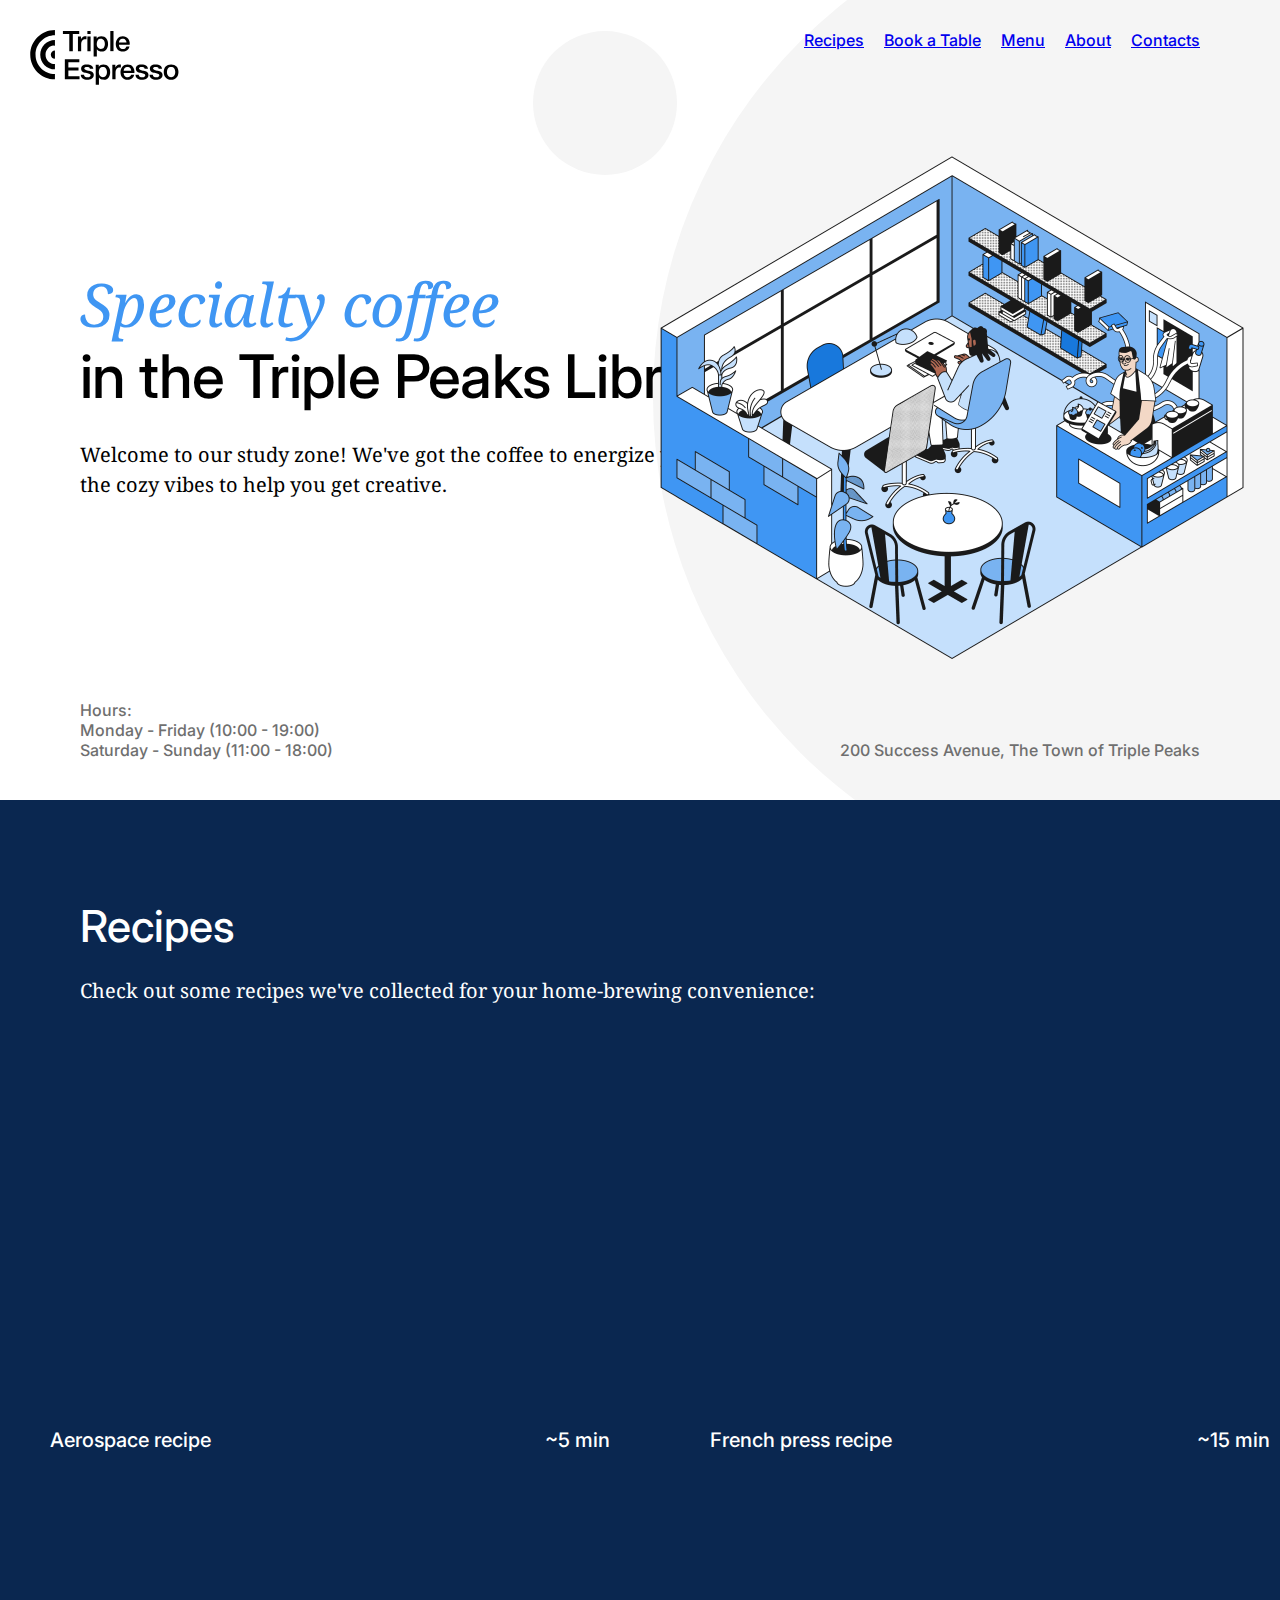
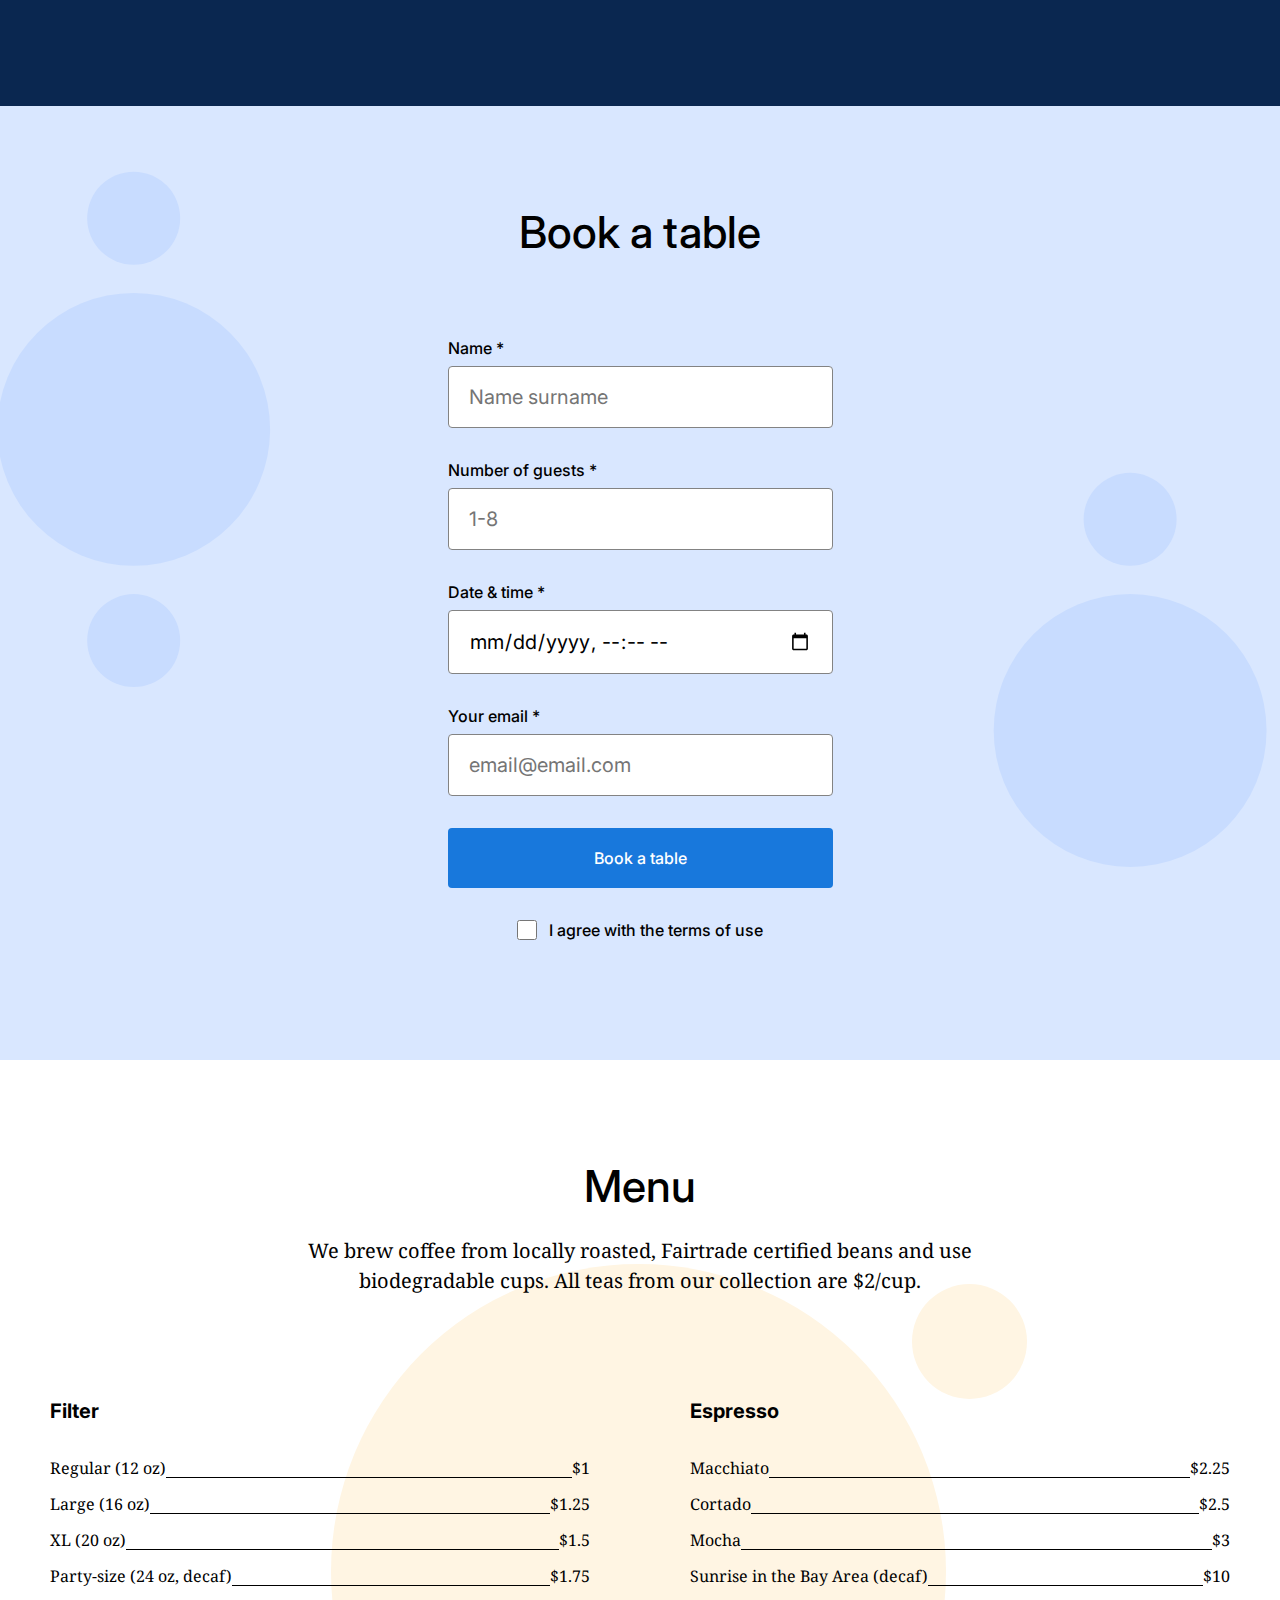
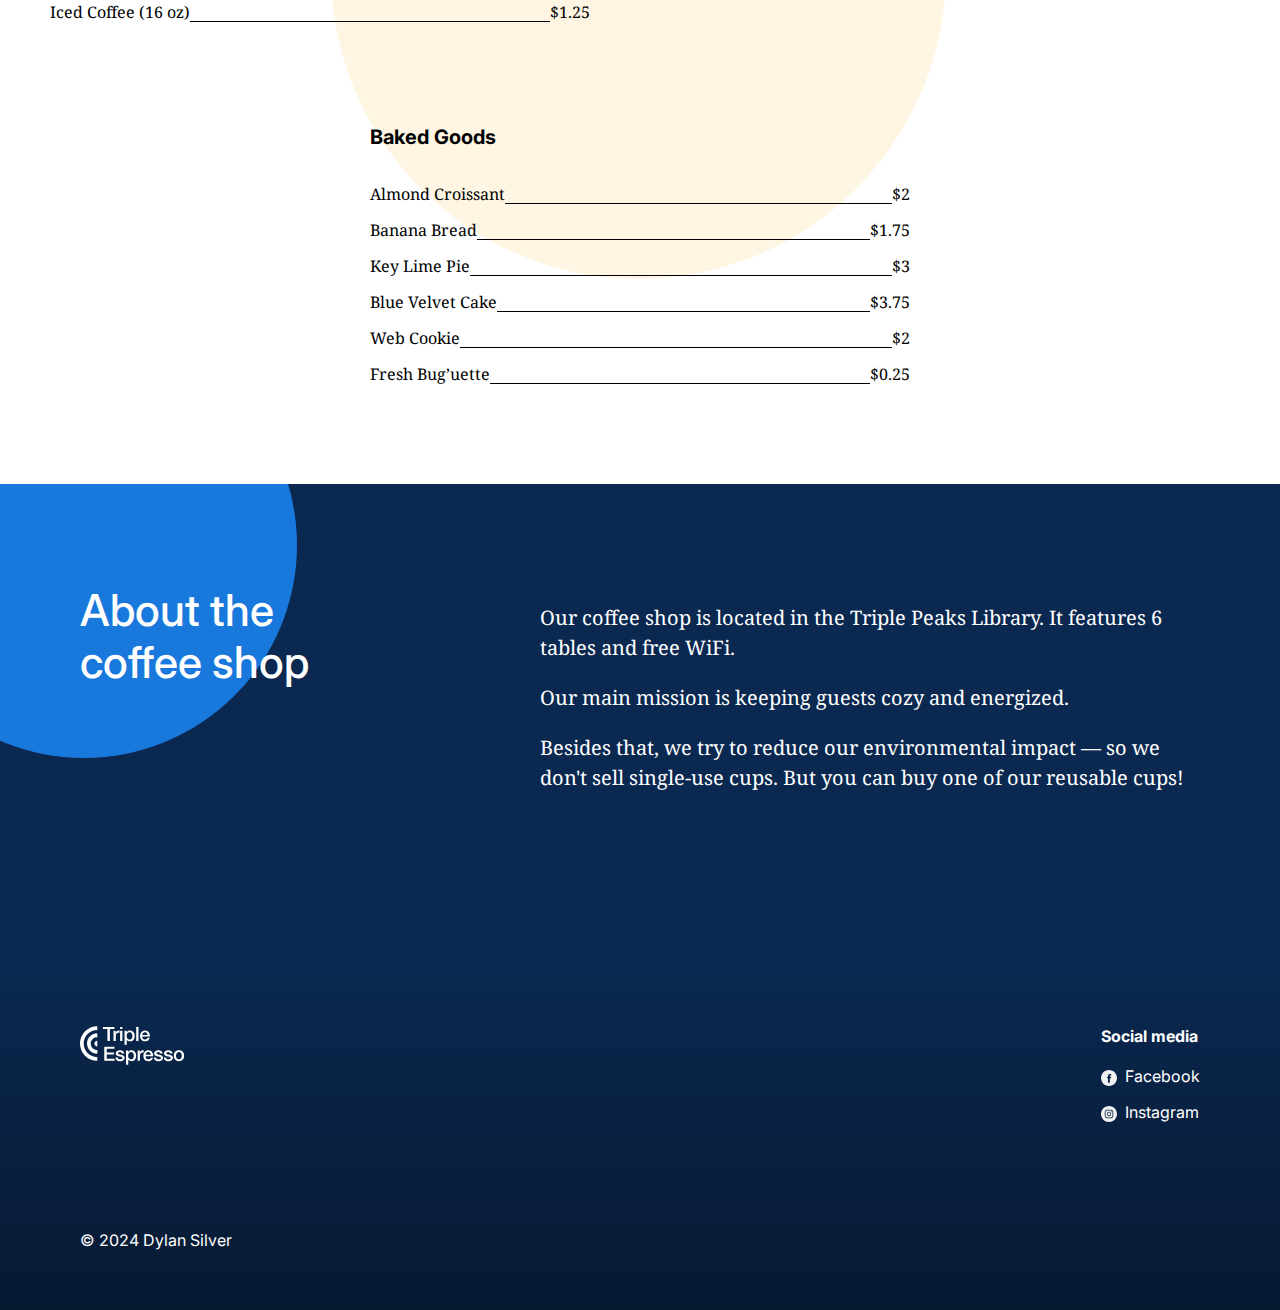
==== commit 93240928: "Updated and cleaned up code" ====
--- a/index.html
+++ b/index.html
@@ -255,7 +255,7 @@
         </section>
       </main>
       <footer id="Contacts" class="footer">
-        <div class="footer__columns">
+        <div class="footer__content">
           <div class="footer__column">
             <img
               class="footer__logo"
@@ -263,12 +263,12 @@
               alt="footer logo"
             />
           </div>
-          <div class="footer__column footer__column_content_social">
-            <h4 class="footer__column-heading">Social media</h4>
+          <div class="footer__column">
+            <h4 class="footer__social-heading">Social media</h4>
             <ul class="footer__list">
               <li class="footer__list-item">
                 <a
-                  class="footer__column-link"
+                  class="footer__social-link"
                   href="https://www.facebook.com/tripleten.tech"
                   target="_blank"
                 >
@@ -284,7 +284,7 @@
               </li>
               <li class="footer__list-item">
                 <a
-                  class="footer__column-link"
+                  class="footer__social-link"
                   href="https://www.instagram.com/tripleten.tech/"
                   target="_blank"
                 >
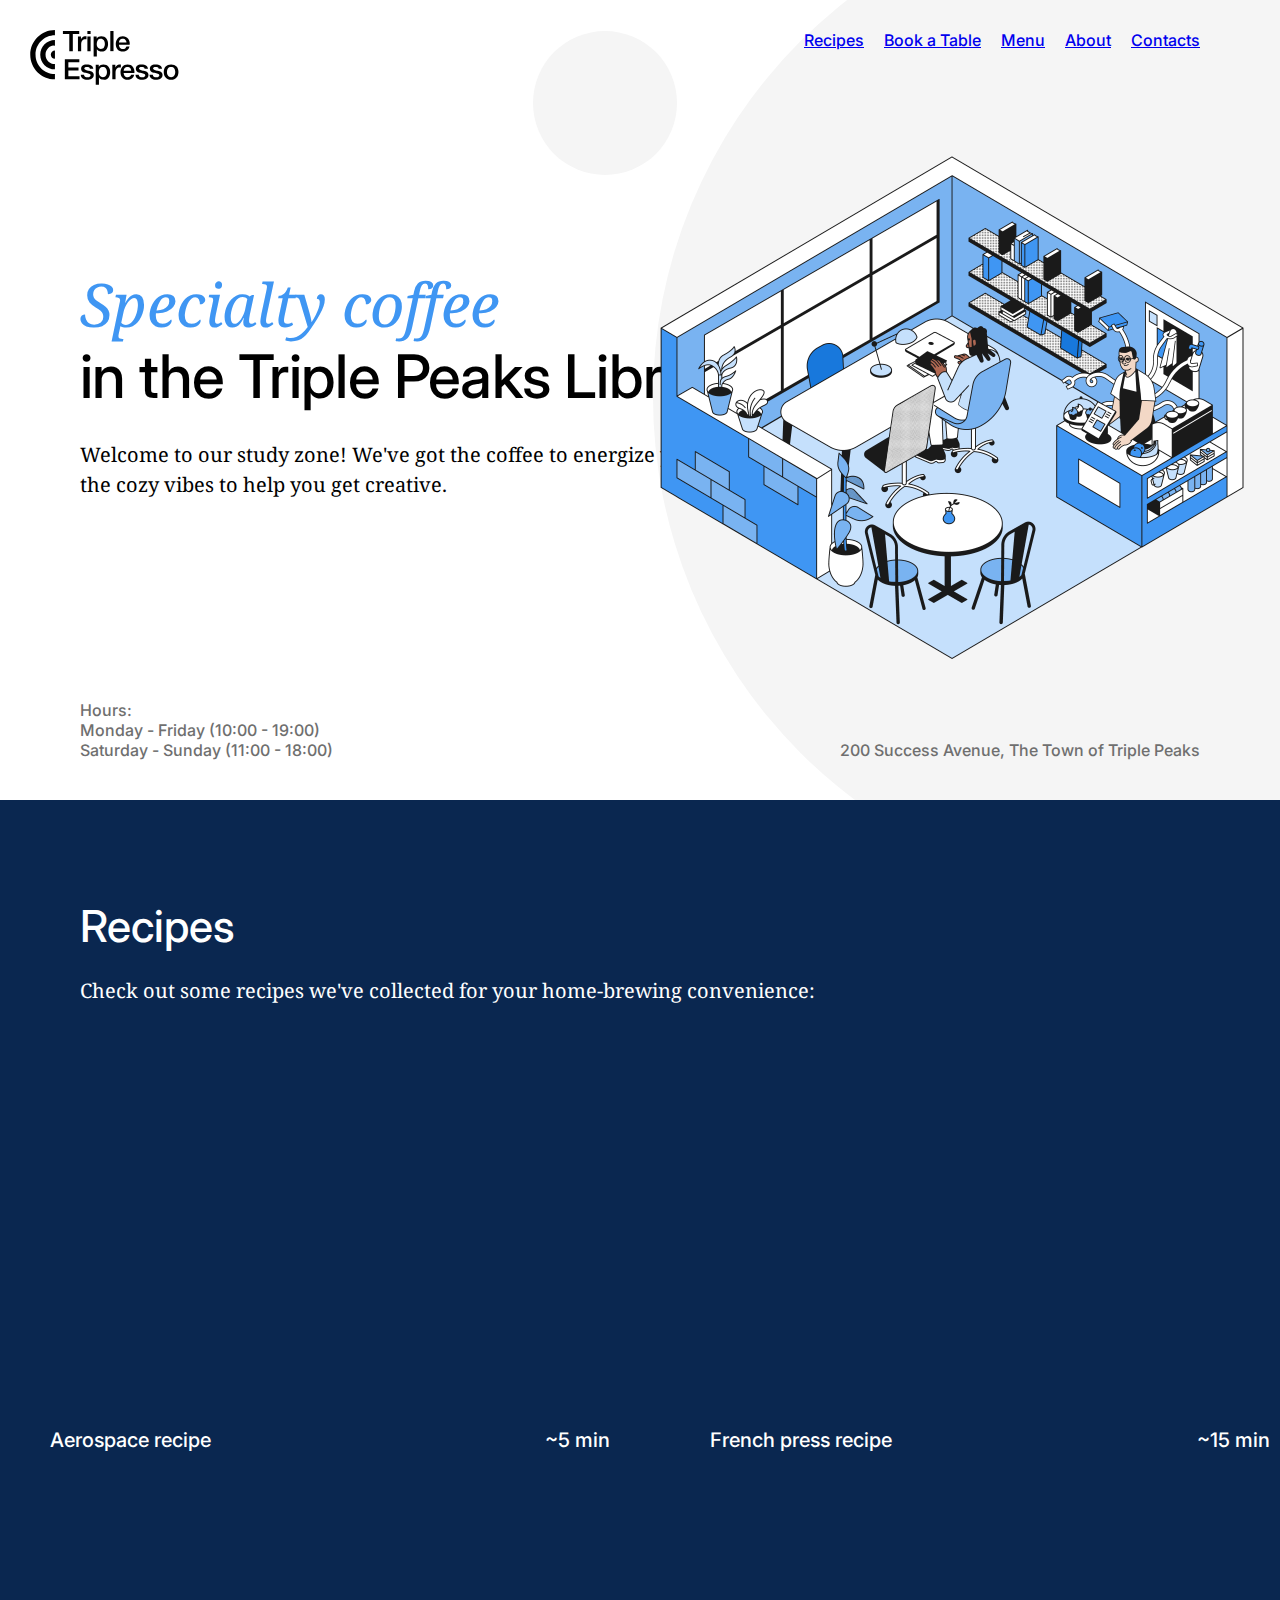
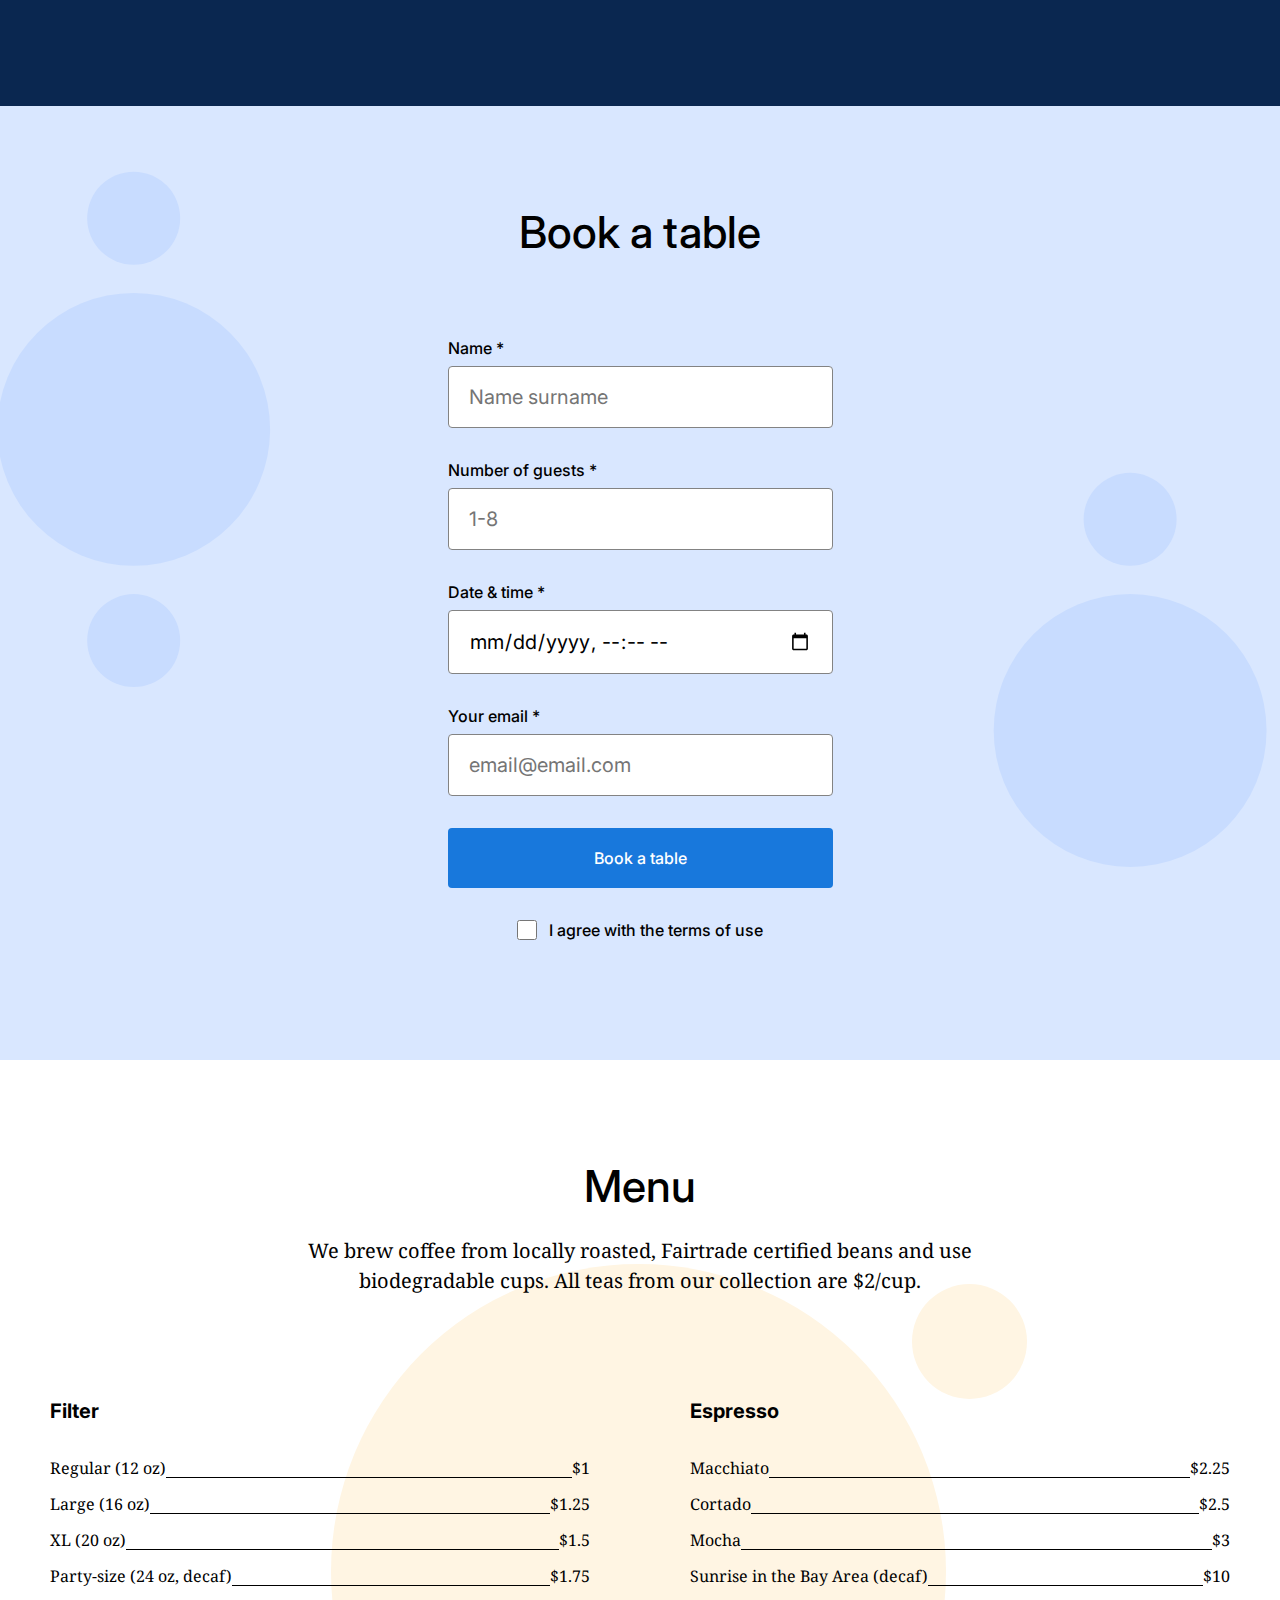
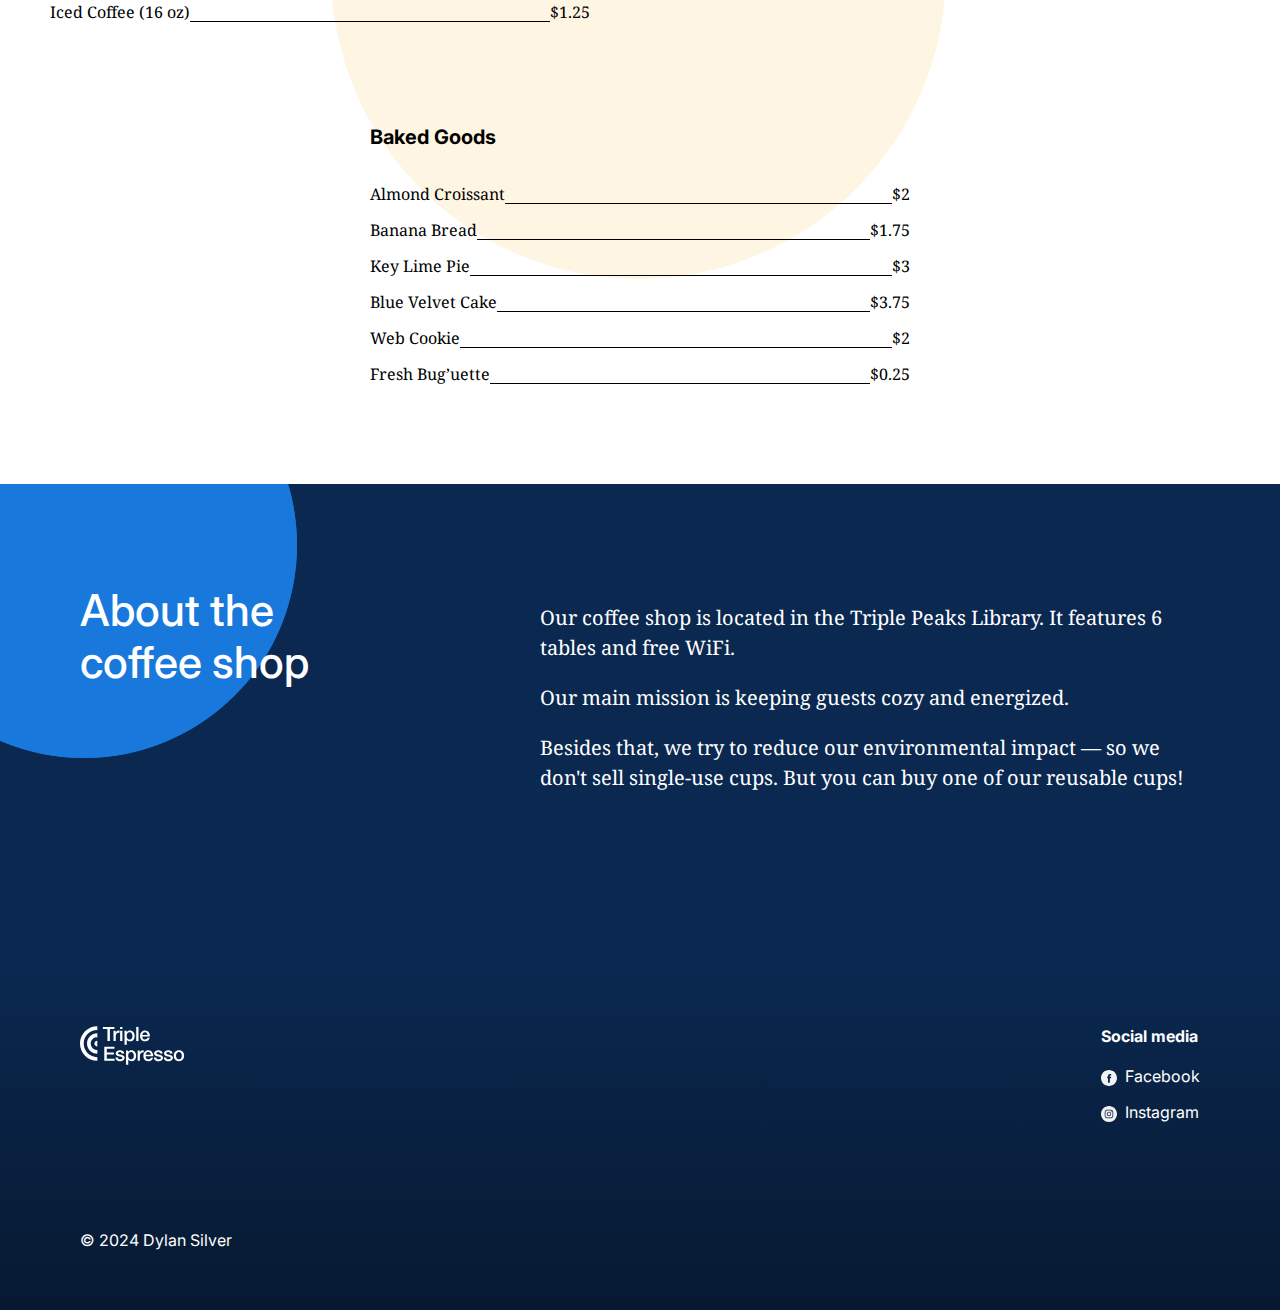
==== commit b9df86f9: "Animation added" ====
--- a/index.html
+++ b/index.html
@@ -234,6 +234,7 @@
         </section>
         <section id="About" class="about">
           <div class="about__circle"></div>
+          <div class="about__circle about__circle_animation_blurred"></div>
           <div class="about__wrapper">
             <!-- New wrapper -->
             <h2 class="about__title">About the coffee shop</h2>
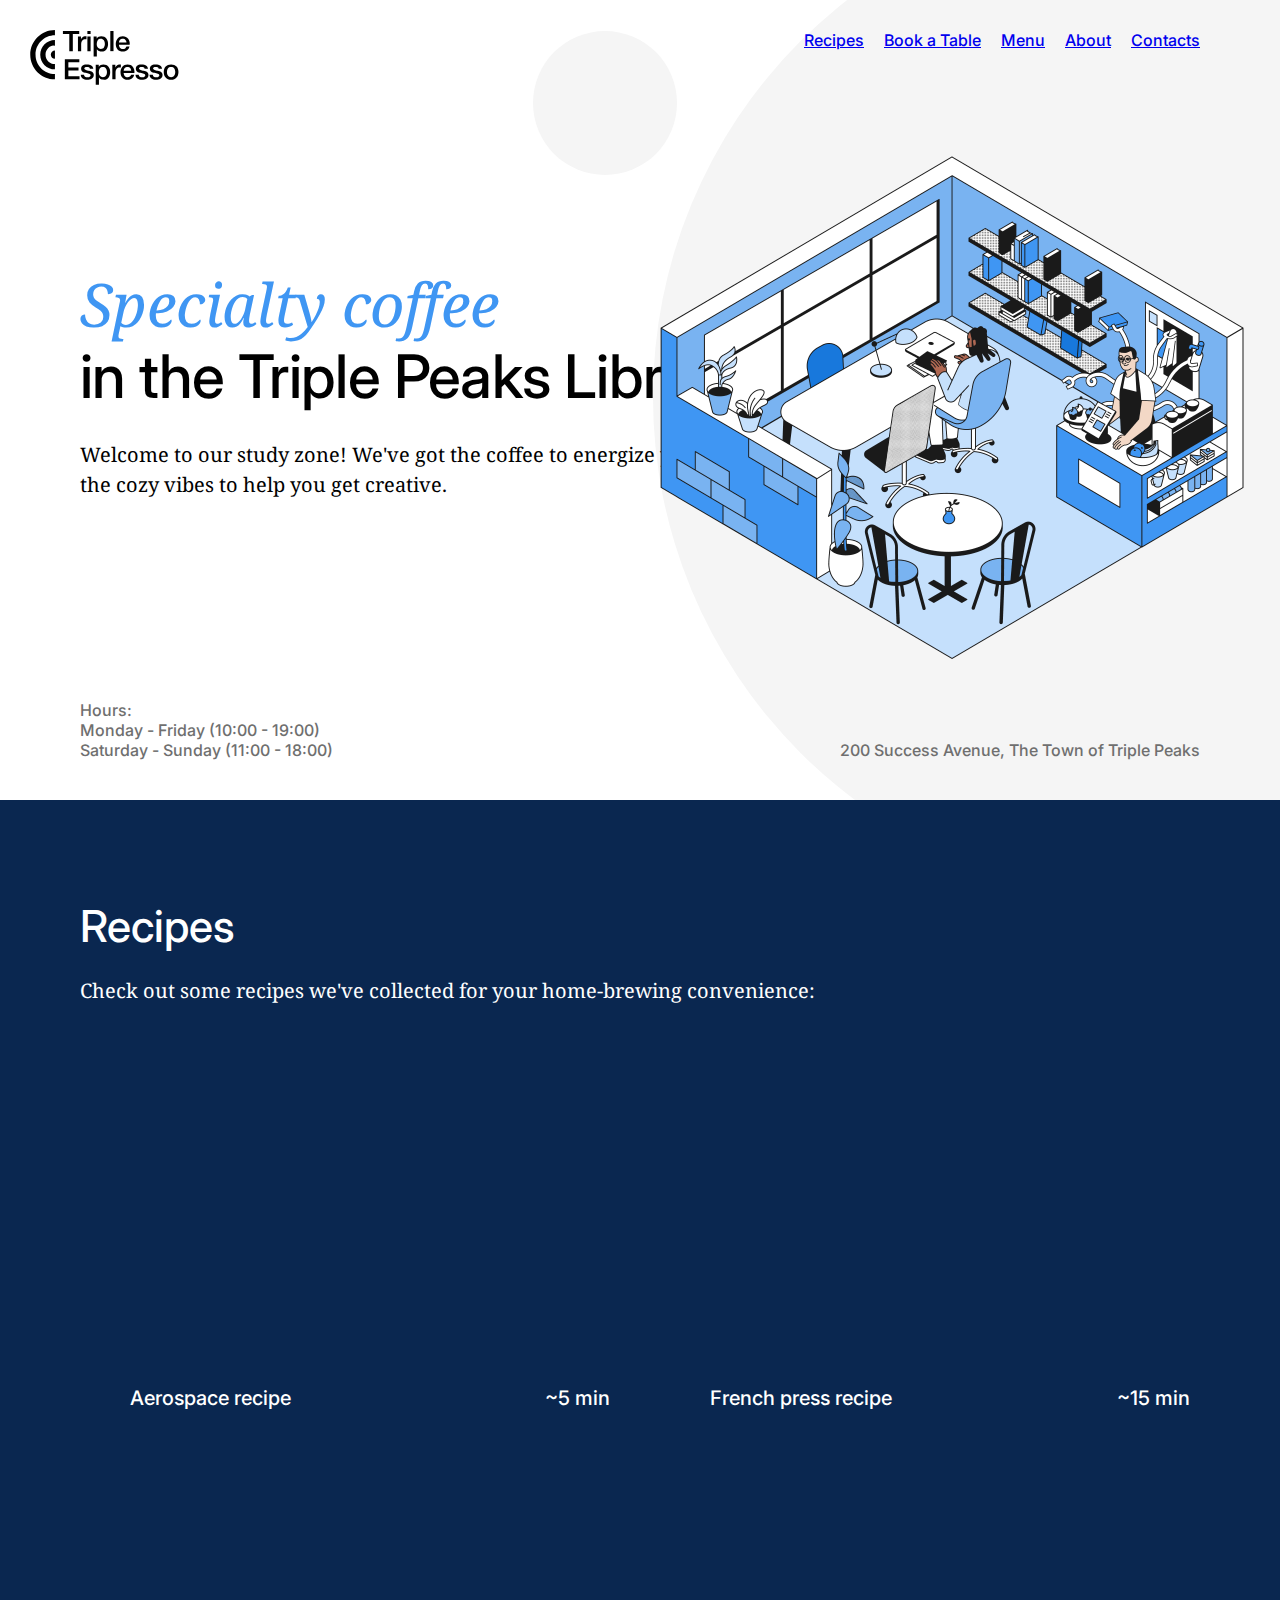
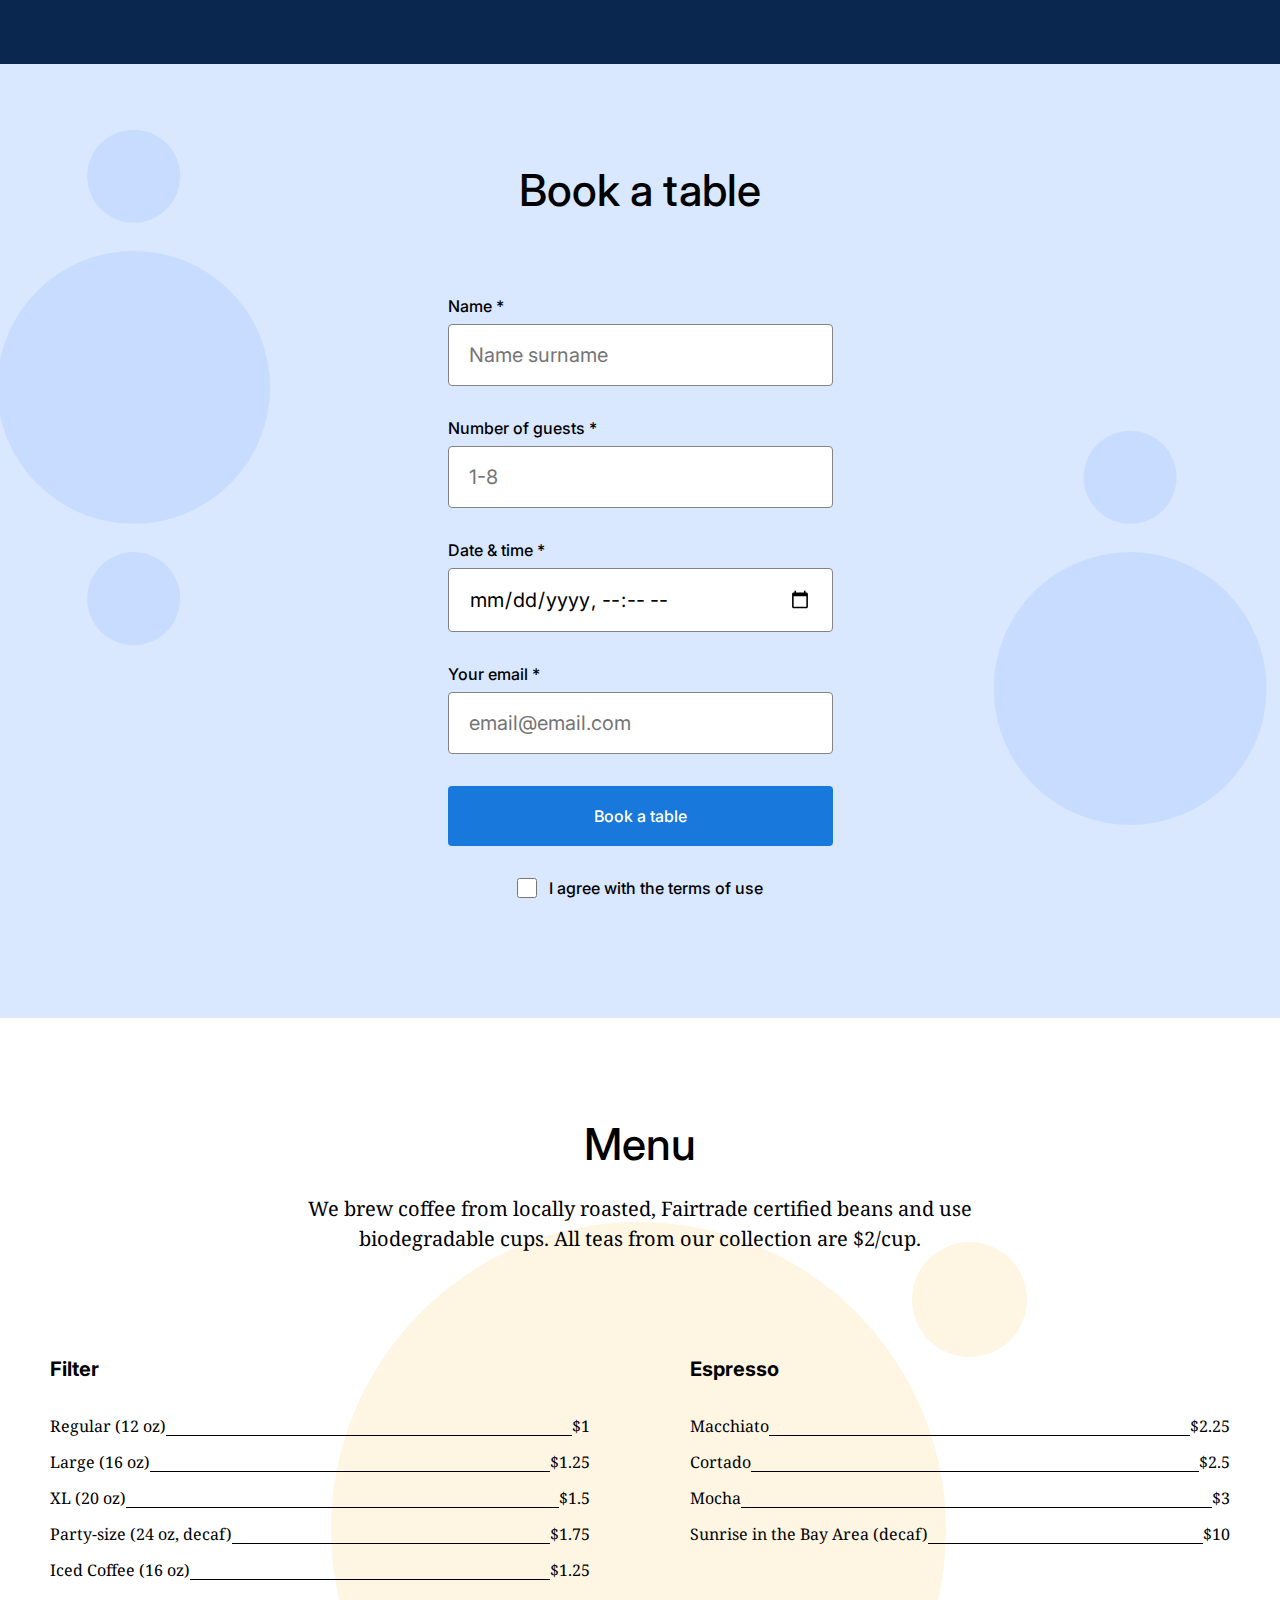
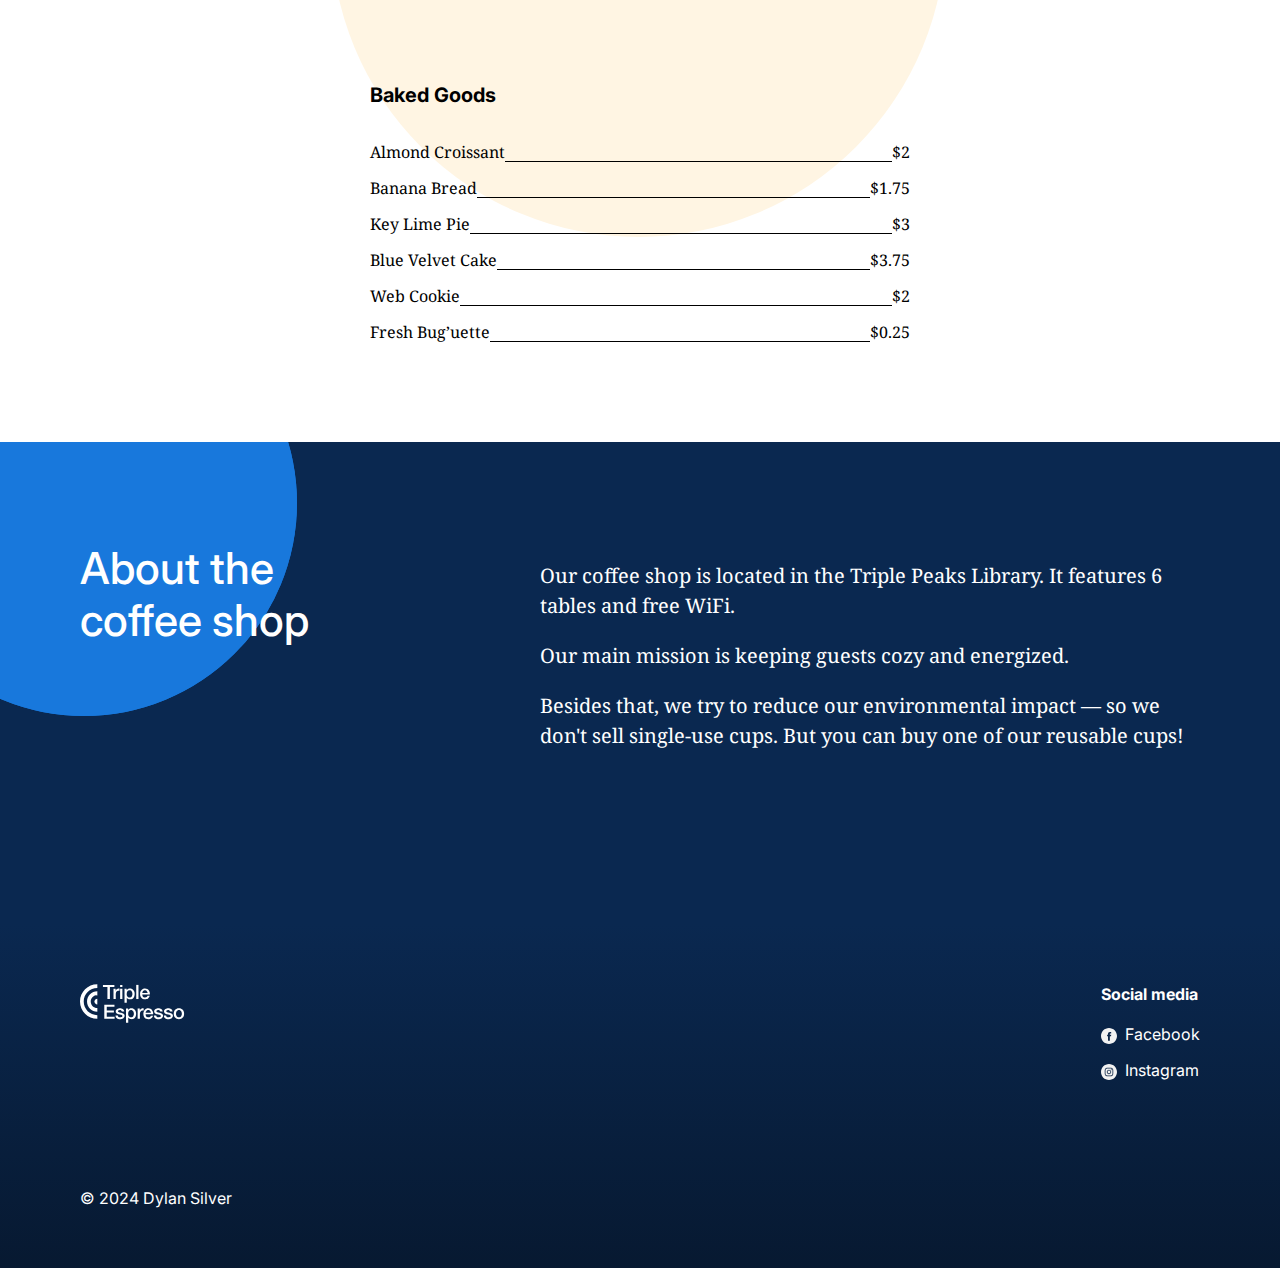
==== commit ead6a596: "deleted unnecessary file and changed iframe so it's adjusted in CSS with correct dimensions" ====
--- a/index.html
+++ b/index.html
@@ -72,8 +72,6 @@
             <li>
               <iframe
                 class="recipes__iframe"
-                width="560"
-                height="315"
                 src="https://www.youtube.com/embed/j6VlT_jUVPc?si=zvw-1FG_P4mJajQu"
                 title="YouTube video player"
                 allow="accelerometer; autoplay; clipboard-write; encrypted-media; gyroscope; picture-in-picture; web-share"
@@ -88,8 +86,6 @@
             <li>
               <iframe
                 class="recipes__iframe"
-                width="560"
-                height="315"
                 src="https://www.youtube.com/embed/st571DYYTR8?si=-koyRJKpMmctW2tx"
                 title="YouTube video player"
                 allow="accelerometer; autoplay; clipboard-write; encrypted-media; gyroscope; picture-in-picture; web-share"
